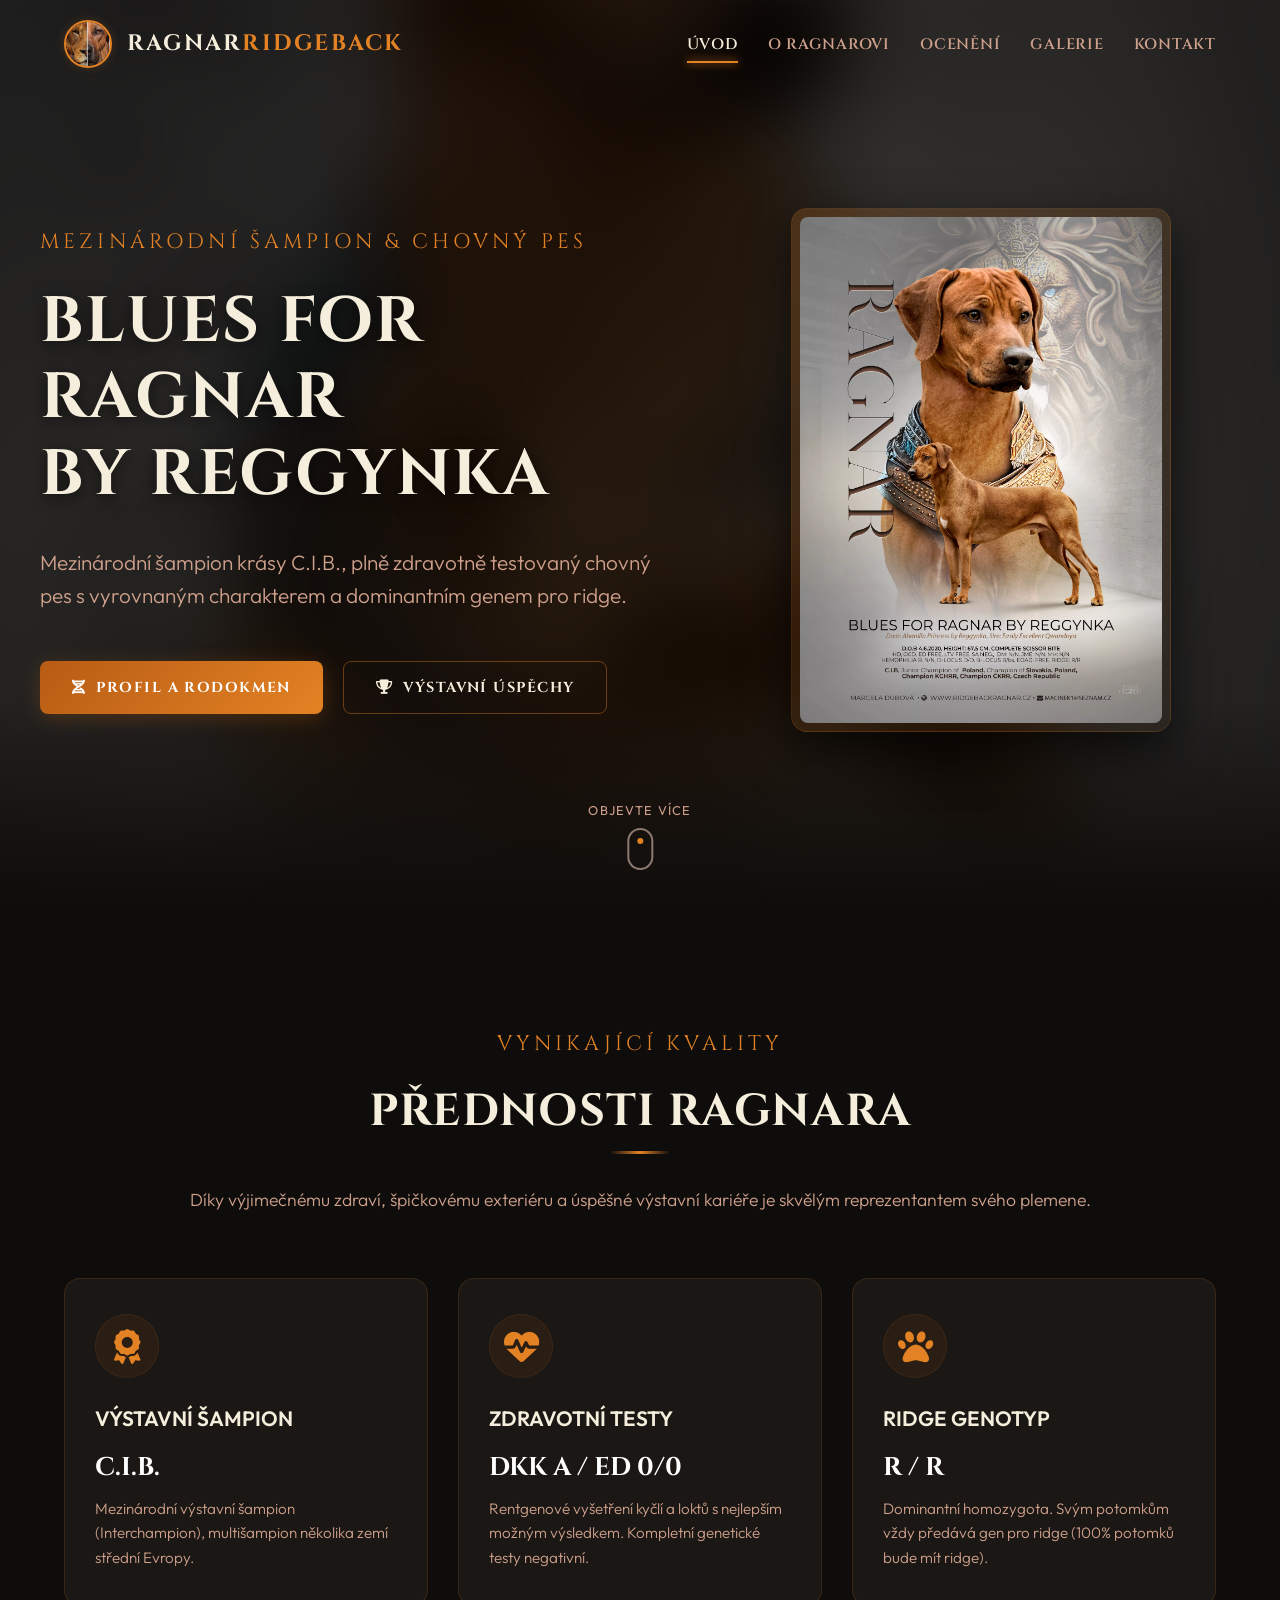
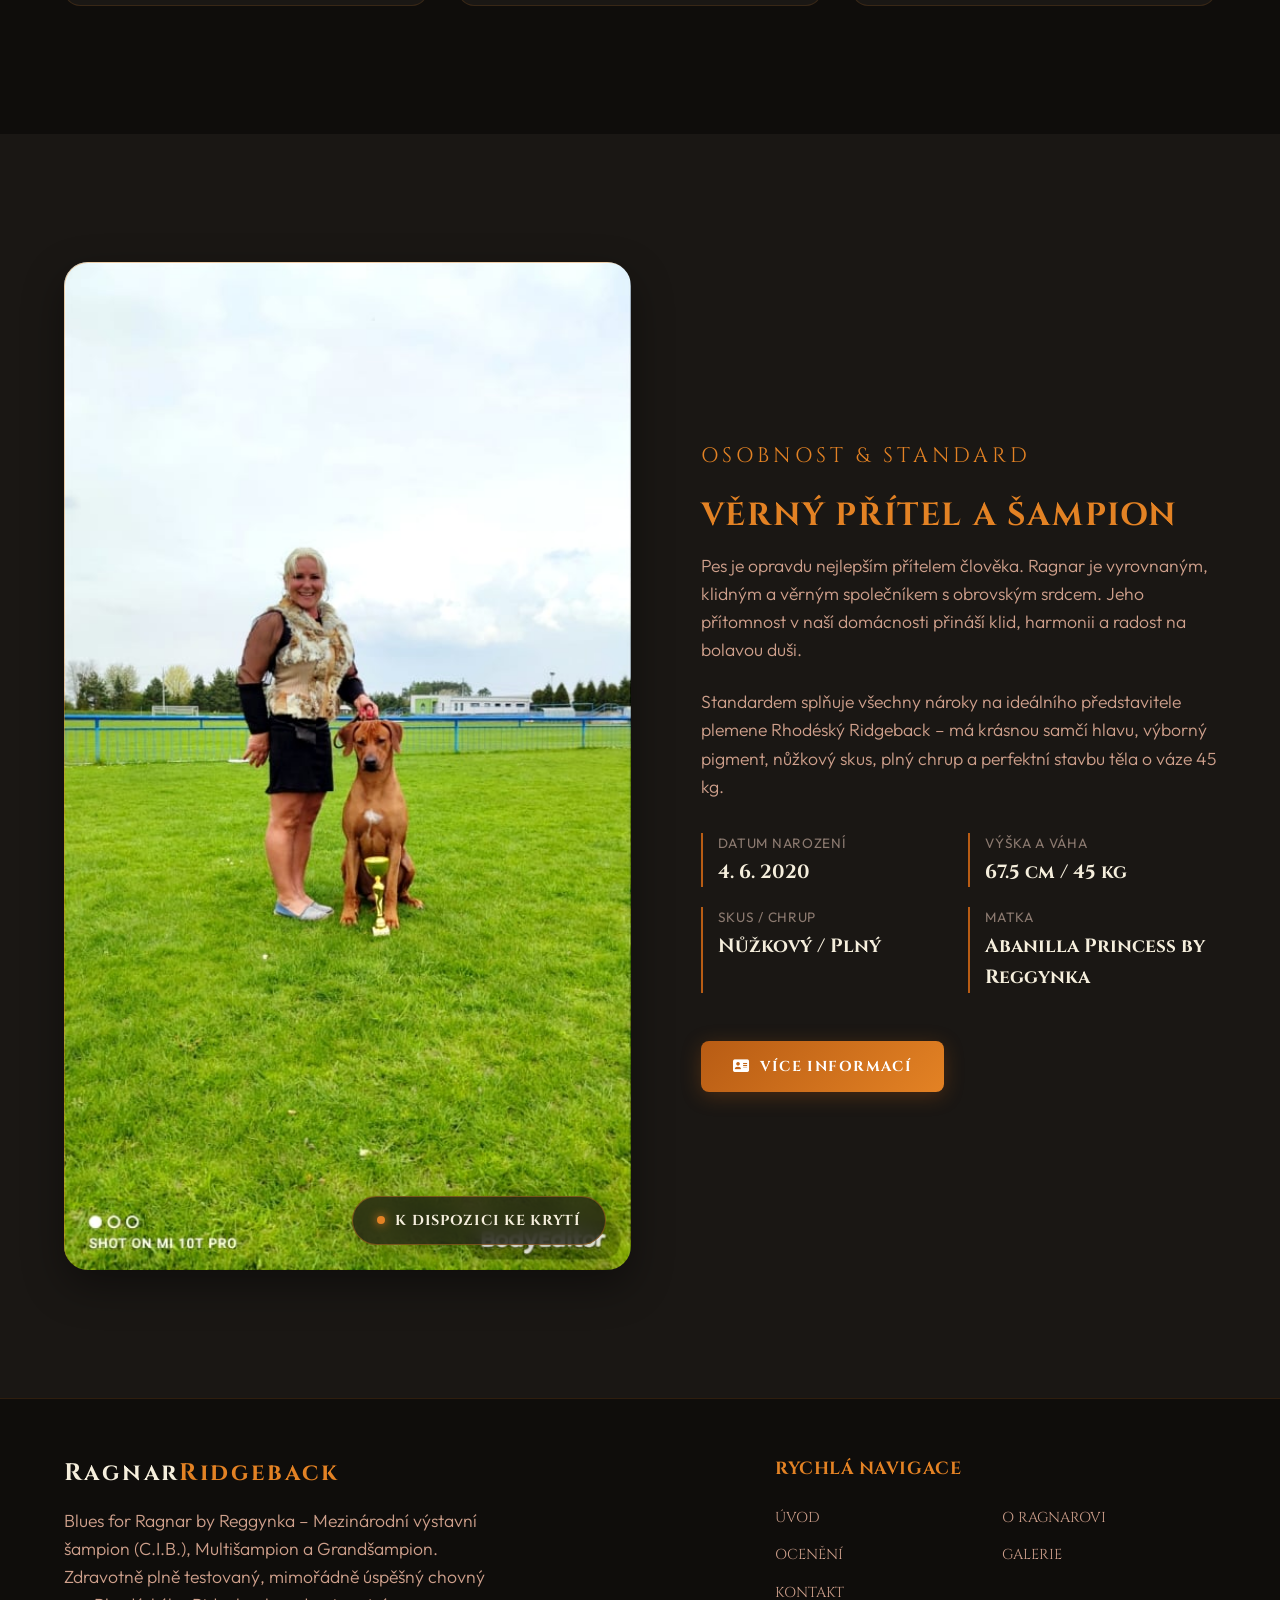
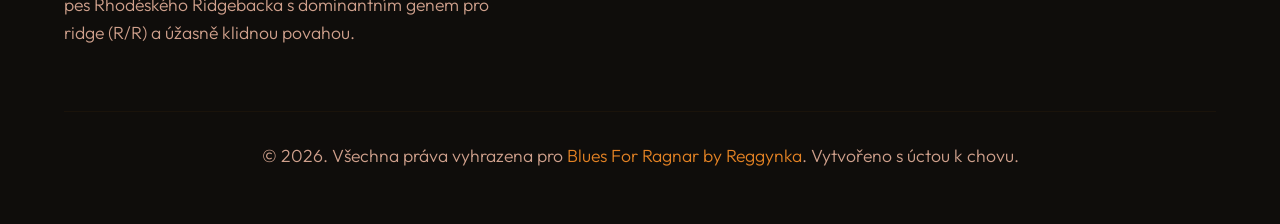
==== index.html @ b195a5da "Rename 'O nás' to 'O Ragnarovi' consistently across all pages" ====
<!DOCTYPE html>
<html lang="cs">
<head>
    <meta charset="utf-8">
    <meta name="viewport" content="width=device-width, initial-scale=1.0">
    <meta name="description" content="Chovný pes Blues for Ragnar by Reggynka - mezinárodní šampion, zdravý a povahově úžasný rhodéský ridgeback (stud dog).">
    <title>Ridgeback Ragnar | Chovný pes Rhodéský Ridgeback</title>
    
    <!-- Google Fonts & FontAwesome -->
    <link rel="stylesheet" href="https://cdnjs.cloudflare.com/ajax/libs/font-awesome/6.4.2/css/all.min.css">
    <link rel="stylesheet" href="css/style.css">
</head>
<body>

    <!-- --- Header Navigation --- -->
    <header>
        <div class="container nav-container">
            <a href="index.html" class="logo">
                <img src="images/292267072_571244367820569_1608026410164852310_n.jpg" alt="Ragnar Headshot" class="logo-img">
                <div class="logo-text">RAGNAR<span>RIDGEBACK</span></div>
            </a>
            
            <button class="hamburger" aria-label="Toggle Navigation">
                <span class="bar"></span>
                <span class="bar"></span>
                <span class="bar"></span>
            </button>
            
            <ul class="nav-menu">
                <li><a href="index.html" class="nav-link active">Úvod</a></li>
                <li><a href="o-nas.html" class="nav-link">O Ragnarovi</a></li>
                <li><a href="oceneni.html" class="nav-link">Ocenění</a></li>
                <li><a href="galerie.html" class="nav-link">Galerie</a></li>
                <li><a href="kontakt.html" class="nav-link">Kontakt</a></li>
            </ul>
        </div>
    </header>

    <!-- --- Hero Section --- -->
    <section class="hero" style="background-image: url('images/ragnar_big.webp');">
        <div class="container hero-container">
            <div class="hero-text-side">
                <span class="hero-subtitle">Mezinárodní šampion & Chovný pes</span>
                <h1 class="hero-title">Blues For Ragnar<br>by Reggynka</h1>
                <p class="hero-description">Mezinárodní šampion krásy C.I.B., plně zdravotně testovaný chovný pes s vyrovnaným charakterem a dominantním genem pro ridge.</p>
                <div class="hero-actions">
                    <a href="o-nas.html" class="btn btn-primary"><i class="fa-solid fa-dna"></i> Profil a Rodokmen</a>
                    <a href="oceneni.html" class="btn btn-secondary"><i class="fa-solid fa-trophy"></i> Výstavní úspěchy</a>
                </div>
            </div>
            
            <div class="hero-poster-side">
                <div class="poster-frame">
                    <img src="images/ragnar_big.webp" id="hero-poster-trigger" alt="Blues For Ragnar - Plakát" class="poster-img">
                </div>
            </div>
        </div>
        
        <div class="scroll-down">
            <span>Objevte více</span>
            <div class="mouse"></div>
        </div>
    </section>

    <!-- --- Quick Highlights --- -->
    <section class="section">
        <div class="container">
            <div class="health-title-container">
                <span class="hero-subtitle">Vynikající kvality</span>
                <h2>Přednosti Ragnara</h2>
                <p>Díky výjimečnému zdraví, špičkovému exteriéru a úspěšné výstavní kariéře je skvělým reprezentantem svého plemene.</p>
            </div>
            
            <div class="specs-grid">
                <div class="spec-card">
                    <div class="spec-icon"><i class="fa-solid fa-award"></i></div>
                    <div class="spec-title">Výstavní šampion</div>
                    <div class="spec-value">C.I.B.</div>
                    <p class="spec-desc">Mezinárodní výstavní šampion (Interchampion), multišampion několika zemí střední Evropy.</p>
                </div>
                
                <div class="spec-card">
                    <div class="spec-icon"><i class="fa-solid fa-heart-pulse"></i></div>
                    <div class="spec-title">Zdravotní testy</div>
                    <div class="spec-value">DKK A / ED 0/0</div>
                    <p class="spec-desc">Rentgenové vyšetření kyčlí a loktů s nejlepším možným výsledkem. Kompletní genetické testy negativní.</p>
                </div>
                
                <div class="spec-card">
                    <div class="spec-icon"><i class="fa-solid fa-paw"></i></div>
                    <div class="spec-title">Ridge genotyp</div>
                    <div class="spec-value">R / R</div>
                    <p class="spec-desc">Dominantní homozygota. Svým potomkům vždy předává gen pro ridge (100% potomků bude mít ridge).</p>
                </div>
            </div>
        </div>
    </section>

    <!-- --- Immersive Profile Preview --- -->
    <section class="section section-alt">
        <div class="container">
            <div class="profile-section">
                <div class="profile-img-wrapper">
                    <img src="images/279505303_3225514637731914_2522914631457641146_n.jpg" alt="Ragnar Stand" class="profile-img">
                    <div class="profile-badge">
                        <div class="badge-dot"></div>
                        <div class="badge-text">K dispozici ke krytí</div>
                    </div>
                </div>
                
                <div class="profile-content">
                    <span class="hero-subtitle">Osobnost & Standard</span>
                    <h3>Věrný přítel a šampion</h3>
                    <p>Pes je opravdu nejlepším přítelem člověka. Ragnar je vyrovnaným, klidným a věrným společníkem s obrovským srdcem. Jeho přítomnost v naší domácnosti přináší klid, harmonii a radost na bolavou duši.</p>
                    <p>Standardem splňuje všechny nároky na ideálního představitele plemene Rhodéský Ridgeback – má krásnou samčí hlavu, výborný pigment, nůžkový skus, plný chrup a perfektní stavbu těla o váze 45 kg.</p>
                    
                    <div class="profile-spec-list">
                        <div class="profile-spec-item">
                            <span class="profile-spec-label">Datum narození</span>
                            <span class="profile-spec-value">4. 6. 2020</span>
                        </div>
                        <div class="profile-spec-item">
                            <span class="profile-spec-label">Výška a Váha</span>
                            <span class="profile-spec-value">67.5 cm / 45 kg</span>
                        </div>
                        <div class="profile-spec-item">
                            <span class="profile-spec-label">Skus / Chrup</span>
                            <span class="profile-spec-value">Nůžkový / Plný</span>
                        </div>
                        <div class="profile-spec-item">
                            <span class="profile-spec-label">Matka</span>
                            <span class="profile-spec-value">Abanilla Princess by Reggynka</span>
                        </div>
                    </div>
                    
                    <a href="o-nas.html" class="btn btn-primary" style="margin-top: 1rem;"><i class="fa-solid fa-address-card"></i> Více informací</a>
                </div>
            </div>
        </div>
    </section>

    <!-- --- Elegant Footer --- -->
    <footer>
        <div class="container footer-grid">
            <div class="footer-info">
                <h4>Ragnar<span>Ridgeback</span></h4>
                <p>Blues for Ragnar by Reggynka – Mezinárodní výstavní šampion (C.I.B.), Multišampion a Grandšampion. Zdravotně plně testovaný, mimořádně úspěšný chovný pes Rhodéského Ridgebacka s dominantním genem pro ridge (R/R) a úžasně klidnou povahou.</p>
            </div>
            <div class="footer-links">
                <h5>Rychlá navigace</h5>
                <ul class="footer-nav">
                    <li><a href="index.html" class="footer-nav-link">Úvod</a></li>
                    <li><a href="o-nas.html" class="footer-nav-link">O Ragnarovi</a></li>
                    <li><a href="oceneni.html" class="footer-nav-link">Ocenění</a></li>
                    <li><a href="galerie.html" class="footer-nav-link">Galerie</a></li>
                    <li><a href="kontakt.html" class="footer-nav-link">Kontakt</a></li>
                </ul>
            </div>
        </div>
        <div class="footer-copyright">
            <p>&copy; 2026. Všechna práva vyhrazena pro <span>Blues For Ragnar by Reggynka</span>. Vytvořeno s úctou k chovu.</p>
        </div>
    </footer>

    <!-- --- Custom Lightbox Modal --- -->
    <div id="lightbox" class="lightbox">
        <button id="lightbox-close" class="lightbox-close" aria-label="Zavřít galerii">&times;</button>
        <button id="lightbox-prev" class="lightbox-arrow prev" aria-label="Předchozí obrázek"><i class="fa-solid fa-chevron-left"></i></button>
        <button id="lightbox-next" class="lightbox-arrow next" aria-label="Další obrázek"><i class="fa-solid fa-chevron-right"></i></button>
        
        <div class="lightbox-content">
            <img id="lightbox-img" class="lightbox-img" src="" alt="Zvětšený náhled">
            <div id="lightbox-caption" class="lightbox-caption"></div>
        </div>
    </div>

    <!-- Scripts -->
    <script src="js/main.js"></script>
</body>
</html>
---- css/style.css ----
/*
 * Ridgeback Ragnar - Premium Modern CSS Design System
 * Palette: Rich Wheaten (Amber), Warm Gold, Charcoal, and Cream
 */

@import url('https://fonts.googleapis.com/css2?family=Cinzel:wght@400;600;700;800&family=Outfit:wght@300;400;500;600;700&display=swap');

:root {
    /* Color System */
    --color-primary: #b85c14;      /* Rich Wheaten / Reddish Amber */
    --color-primary-rgb: 184, 92, 20;
    --color-primary-light: #e38224; /* Warm Gold */
    --color-primary-dark: #823e09;
    --color-bg-dark: #0f0d0b;       /* Premium Dark Espresso Charcoal */
    --color-bg-surface: #1a1714;    /* Warm Deep Brown Surface */
    --color-bg-surface-elevated: #24201c;
    --color-glass: rgba(26, 23, 20, 0.75);
    
    --color-text-primary: #f5eedc;  /* Warm Off-White / Cream */
    --color-text-secondary: #cfa08c;/* Muted Rose Gold / Wheaten Grey */
    --color-text-muted: #8c7a70;
    
    --color-gold-glow: rgba(227, 130, 36, 0.2);
    --border-gold: rgba(227, 130, 36, 0.15);
    --border-gold-bright: rgba(227, 130, 36, 0.4);

    /* Typography */
    --font-header: 'Cinzel', serif;
    --font-body: 'Outfit', sans-serif;
    
    /* Layout & Spacing */
    --container-width: 1200px;
    --border-radius-sm: 8px;
    --border-radius-md: 16px;
    --border-radius-lg: 24px;
    --transition-smooth: all 0.4s cubic-bezier(0.16, 1, 0.3, 1);
    --transition-fast: all 0.2s ease;
    
    --shadow-sm: 0 4px 12px rgba(0, 0, 0, 0.1);
    --shadow-md: 0 8px 30px rgba(0, 0, 0, 0.25);
    --shadow-lg: 0 16px 40px rgba(0, 0, 0, 0.4);
}

/* --- Base Reset --- */
* {
    box-sizing: border-box;
    margin: 0;
    padding: 0;
}

html {
    scroll-behavior: smooth;
    font-size: 16px;
    background-color: var(--color-bg-dark);
}

body {
    font-family: var(--font-body);
    background-color: var(--color-bg-dark);
    color: var(--color-text-primary);
    line-height: 1.6;
    overflow-x: hidden;
    -webkit-font-smoothing: antialiased;
}

img {
    max-width: 100%;
    height: auto;
    display: block;
}

a {
    color: inherit;
    text-decoration: none;
    transition: var(--transition-fast);
}

/* --- Typographical Hierarchy --- */
h1, h2, h3, h4, h5, h6 {
    font-family: var(--font-header);
    font-weight: 700;
    letter-spacing: 0.03em;
    line-height: 1.2;
    color: var(--color-text-primary);
}

h1 {
    font-size: clamp(2.5rem, 5vw, 4.5rem);
    text-transform: uppercase;
}

h2 {
    font-size: clamp(2rem, 3.5vw, 3rem);
    text-transform: uppercase;
    position: relative;
    padding-bottom: 15px;
    margin-bottom: 2rem;
}

h2::after {
    content: '';
    position: absolute;
    bottom: 0;
    left: 50%;
    transform: translateX(-50%);
    width: 60px;
    height: 3px;
    background: linear-gradient(90deg, transparent, var(--color-primary-light), transparent);
}

h2.align-left::after {
    left: 0;
    transform: none;
}

h3 {
    font-size: clamp(1.4rem, 2.5vw, 2rem);
    margin-bottom: 1rem;
}

p {
    font-weight: 300;
    color: var(--color-text-secondary);
    margin-bottom: 1.5rem;
    font-size: 1.1rem;
}

/* --- Layout Utilities --- */
.container {
    width: 90%;
    max-width: var(--container-width);
    margin: 0 auto;
}

.section {
    padding: clamp(4rem, 10vw, 8rem) 0;
    position: relative;
}

.section-alt {
    background-color: var(--color-bg-surface);
}

/* --- Custom Scrollbar --- */
::-webkit-scrollbar {
    width: 10px;
}

::-webkit-scrollbar-track {
    background: var(--color-bg-dark);
}

::-webkit-scrollbar-thumb {
    background: var(--color-bg-surface-elevated);
    border: 2px solid var(--color-bg-dark);
    border-radius: 5px;
}

::-webkit-scrollbar-thumb:hover {
    background: var(--color-primary);
}

/* --- Global Components --- */

/* Glassmorphic Navbar */
header {
    position: fixed;
    top: 0;
    left: 0;
    width: 100%;
    z-index: 1000;
    background: transparent;
    transition: var(--transition-smooth);
    border-bottom: 1px solid transparent;
}

header.scrolled {
    background: var(--color-glass);
    backdrop-filter: blur(15px);
    -webkit-backdrop-filter: blur(15px);
    border-bottom: 1px solid var(--border-gold);
    box-shadow: var(--shadow-md);
    padding: 10px 0;
}

.nav-container {
    display: flex;
    justify-content: space-between;
    align-items: center;
    padding: 20px 0;
    transition: var(--transition-smooth);
}

header.scrolled .nav-container {
    padding: 10px 0;
}

.logo {
    display: flex;
    align-items: center;
    gap: 15px;
}

.logo-img {
    width: 48px;
    height: 48px;
    border-radius: 50%;
    object-fit: cover;
    border: 2px solid var(--color-primary-light);
    box-shadow: 0 0 10px var(--color-gold-glow);
}

.logo-text {
    font-family: var(--font-header);
    font-weight: 700;
    font-size: 1.4rem;
    letter-spacing: 0.1em;
    color: var(--color-text-primary);
}

.logo-text span {
    color: var(--color-primary-light);
}

.nav-menu {
    display: flex;
    list-style: none;
    gap: 30px;
}

.nav-link {
    font-family: var(--font-header);
    font-size: 0.95rem;
    font-weight: 600;
    letter-spacing: 0.05em;
    text-transform: uppercase;
    position: relative;
    padding: 8px 0;
    color: var(--color-text-secondary);
}

.nav-link::after {
    content: '';
    position: absolute;
    bottom: 0;
    left: 0;
    width: 0;
    height: 2px;
    background-color: var(--color-primary-light);
    transition: var(--transition-smooth);
    box-shadow: 0 0 8px var(--color-primary-light);
}

.nav-link:hover, .nav-link.active {
    color: var(--color-text-primary);
}

.nav-link:hover::after, .nav-link.active::after {
    width: 100%;
}

/* Mobile Hamburger Menu */
.hamburger {
    display: none;
    cursor: pointer;
    background: none;
    border: none;
    outline: none;
    padding: 5px;
}

.hamburger .bar {
    display: block;
    width: 25px;
    height: 2px;
    margin: 5px 0;
    background-color: var(--color-text-primary);
    transition: var(--transition-smooth);
    border-radius: 2px;
}

/* Premium Button Styling */
.btn {
    display: inline-flex;
    align-items: center;
    justify-content: center;
    padding: 14px 32px;
    font-family: var(--font-header);
    font-size: 0.9rem;
    font-weight: 700;
    letter-spacing: 0.1em;
    text-transform: uppercase;
    border-radius: var(--border-radius-sm);
    transition: var(--transition-smooth);
    cursor: pointer;
    gap: 10px;
}

.btn-primary {
    background: linear-gradient(135deg, var(--color-primary), var(--color-primary-light));
    color: #fff;
    border: none;
    box-shadow: 0 4px 20px rgba(184, 92, 20, 0.3);
}

.btn-primary:hover {
    transform: translateY(-3px);
    box-shadow: 0 8px 30px rgba(227, 130, 36, 0.5);
    background: linear-gradient(135deg, var(--color-primary-light), var(--color-primary));
}

.btn-secondary {
    background: transparent;
    color: var(--color-text-primary);
    border: 1px solid var(--border-gold-bright);
}

.btn-secondary:hover {
    background: rgba(227, 130, 36, 0.1);
    color: #fff;
    transform: translateY(-3px);
    box-shadow: 0 8px 25px var(--color-gold-glow);
}

/* --- Hero Showcase --- */
.hero {
    min-height: 100vh;
    display: flex;
    align-items: center;
    justify-content: center;
    position: relative;
    padding: 140px 0 100px 0;
    overflow: hidden;
    background-color: #0f0d0b;
}

/* Blur Background Ambient Glow */
.hero::before {
    content: '';
    position: absolute;
    top: -10%;
    left: -10%;
    width: 120%;
    height: 120%;
    background-image: inherit; /* Inherits images/ragnar_big.webp from index.html inline style */
    background-size: cover;
    background-position: center;
    filter: blur(40px) brightness(0.2);
    z-index: 1;
    pointer-events: none;
}

/* Ambient bottom fade */
.hero::after {
    content: '';
    position: absolute;
    bottom: 0;
    left: 0;
    width: 100%;
    height: 200px;
    background: linear-gradient(to bottom, rgba(15, 13, 11, 0) 0%, #0f0d0b 100%);
    z-index: 1;
    pointer-events: none;
}

.hero-container {
    display: grid;
    grid-template-columns: 1.2fr 1fr;
    gap: 60px;
    align-items: center;
    position: relative;
    z-index: 2;
    width: 100%;
}

.hero-text-side {
    text-align: left;
    animation: fadeInLeft 1s cubic-bezier(0.16, 1, 0.3, 1) both;
}

.hero-poster-side {
    display: flex;
    justify-content: center;
    align-items: center;
    animation: fadeInRight 1s cubic-bezier(0.16, 1, 0.3, 1) both;
}

.poster-frame {
    position: relative;
    border-radius: var(--border-radius-md);
    padding: 8px;
    background: linear-gradient(135deg, rgba(227, 130, 36, 0.2) 0%, rgba(184, 92, 20, 0.05) 100%);
    border: 1px solid var(--border-gold);
    box-shadow: 0 20px 50px rgba(0, 0, 0, 0.7);
    transition: var(--transition-smooth);
    max-width: 380px;
    width: 100%;
    cursor: zoom-in;
}

.poster-frame:hover {
    transform: translateY(-8px) rotate(1deg);
    box-shadow: 0 30px 60px rgba(227, 130, 36, 0.25);
    background: linear-gradient(135deg, rgba(227, 130, 36, 0.4) 0%, rgba(184, 92, 20, 0.1) 100%);
}

.poster-img {
    width: 100%;
    height: auto;
    border-radius: var(--border-radius-sm);
    display: block;
}

.hero-subtitle {
    font-family: var(--font-header);
    font-size: clamp(1rem, 2vw, 1.3rem);
    letter-spacing: 0.2em;
    color: var(--color-primary-light);
    margin-bottom: 1.5rem;
    text-transform: uppercase;
    display: block;
}

.hero-title {
    margin-bottom: 2rem;
    text-shadow: 0 4px 15px rgba(0, 0, 0, 0.6);
}

.hero-description {
    font-size: clamp(1.1rem, 2vw, 1.3rem);
    color: var(--color-text-secondary);
    max-width: 700px;
    margin-bottom: 3rem;
}

.hero-actions {
    display: flex;
    gap: 20px;
    justify-content: flex-start;
    flex-wrap: wrap;
}

/* Scroll Indicator */
.scroll-down {
    position: absolute;
    bottom: 30px;
    left: 50%;
    transform: translateX(-50%);
    z-index: 2;
    display: flex;
    flex-direction: column;
    align-items: center;
    gap: 8px;
    font-size: 0.8rem;
    letter-spacing: 0.1em;
    text-transform: uppercase;
    color: var(--color-text-secondary);
}

.mouse {
    width: 26px;
    height: 42px;
    border: 2px solid var(--color-text-muted);
    border-radius: 15px;
    position: relative;
}

.mouse::after {
    content: '';
    position: absolute;
    top: 8px;
    left: 50%;
    transform: translateX(-50%);
    width: 6px;
    height: 6px;
    background-color: var(--color-primary-light);
    border-radius: 50%;
    animation: scrollMouse 1.8s infinite;
}

/* --- Specification / Card Grids --- */
.specs-grid {
    display: grid;
    grid-template-columns: repeat(auto-fit, minmax(280px, 1fr));
    gap: 30px;
    margin-top: 3rem;
}

.spec-card {
    background-color: var(--color-bg-surface);
    border: 1px solid var(--border-gold);
    border-radius: var(--border-radius-md);
    padding: 35px 30px;
    transition: var(--transition-smooth);
    position: relative;
    overflow: hidden;
}

.spec-card::before {
    content: '';
    position: absolute;
    top: 0;
    left: 0;
    width: 100%;
    height: 4px;
    background: linear-gradient(90deg, var(--color-primary), var(--color-primary-light));
    opacity: 0;
    transition: var(--transition-smooth);
}

.spec-card:hover {
    transform: translateY(-5px);
    border-color: var(--border-gold-bright);
    box-shadow: var(--shadow-md), 0 0 20px var(--color-gold-glow);
}

.spec-card:hover::before {
    opacity: 1;
}

.spec-icon {
    font-size: 2.2rem;
    color: var(--color-primary-light);
    margin-bottom: 1.5rem;
    display: flex;
    align-items: center;
    justify-content: center;
    width: 64px;
    height: 64px;
    background: rgba(184, 92, 20, 0.1);
    border-radius: 50%;
    border: 1px solid rgba(227, 130, 36, 0.1);
}

.spec-title {
    font-size: 1.3rem;
    margin-bottom: 0.8rem;
    text-transform: uppercase;
    font-weight: 600;
}

.spec-value {
    font-size: 1.6rem;
    color: #fff;
    font-weight: 700;
    font-family: var(--font-header);
    margin-bottom: 0.5rem;
}

.spec-desc {
    font-size: 0.95rem;
    color: var(--color-text-secondary);
    margin-bottom: 0;
}

/* --- Profile Section --- */
.profile-section {
    display: grid;
    grid-template-columns: 1.1fr 1fr;
    gap: 70px;
    align-items: center;
}

.profile-img-wrapper {
    position: relative;
    border-radius: var(--border-radius-lg);
    overflow: hidden;
    box-shadow: var(--shadow-lg);
}

.profile-img-wrapper::after {
    content: '';
    position: absolute;
    top: 0;
    left: 0;
    width: 100%;
    height: 100%;
    border: 1px solid var(--border-gold-bright);
    border-radius: var(--border-radius-lg);
    pointer-events: none;
}

.profile-img {
    width: 100%;
    height: auto;
    object-fit: cover;
    transition: var(--transition-smooth);
}

.profile-img-wrapper:hover .profile-img {
    transform: scale(1.03);
}

.profile-badge {
    position: absolute;
    bottom: 25px;
    right: 25px;
    background: var(--color-glass);
    backdrop-filter: blur(10px);
    -webkit-backdrop-filter: blur(10px);
    border: 1px solid var(--border-gold-bright);
    padding: 12px 24px;
    border-radius: 50px;
    display: flex;
    align-items: center;
    gap: 10px;
    box-shadow: var(--shadow-md);
}

.badge-dot {
    width: 8px;
    height: 8px;
    background-color: var(--color-primary-light);
    border-radius: 50%;
    box-shadow: 0 0 10px var(--color-primary-light);
}

.badge-text {
    font-family: var(--font-header);
    font-weight: 700;
    font-size: 0.9rem;
    letter-spacing: 0.05em;
    text-transform: uppercase;
}

.profile-content h3 {
    color: var(--color-primary-light);
    letter-spacing: 0.05em;
    text-transform: uppercase;
}

.profile-spec-list {
    margin: 2rem 0;
    display: grid;
    grid-template-columns: 1fr 1fr;
    gap: 20px;
}

.profile-spec-item {
    display: flex;
    flex-direction: column;
    border-left: 2px solid var(--color-primary);
    padding-left: 15px;
}

.profile-spec-label {
    font-size: 0.85rem;
    text-transform: uppercase;
    letter-spacing: 0.05em;
    color: var(--color-text-muted);
}

.profile-spec-value {
    font-family: var(--font-header);
    font-size: 1.2rem;
    font-weight: 700;
    color: var(--color-text-primary);
    margin-top: 2px;
}

/* --- Health Indicators (Grid Cards with Progress) --- */
.health-title-container {
    text-align: center;
    margin-bottom: 4rem;
}

.health-grid {
    display: grid;
    grid-template-columns: repeat(auto-fit, minmax(220px, 1fr));
    gap: 20px;
}

.health-card {
    background-color: var(--color-bg-surface);
    border: 1px solid rgba(227, 130, 36, 0.1);
    border-radius: var(--border-radius-md);
    padding: 25px;
    text-align: center;
    transition: var(--transition-smooth);
}

.health-card:hover {
    border-color: var(--border-gold-bright);
    background-color: var(--color-bg-surface-elevated);
    transform: translateY(-3px);
    box-shadow: var(--shadow-sm);
}

.health-status {
    width: 48px;
    height: 48px;
    border-radius: 50%;
    background-color: rgba(46, 204, 113, 0.1);
    border: 1px solid rgba(46, 204, 113, 0.3);
    color: #2ecc71;
    display: inline-flex;
    align-items: center;
    justify-content: center;
    font-size: 1.2rem;
    margin-bottom: 1.2rem;
}

.health-name {
    font-family: var(--font-header);
    font-size: 1.1rem;
    font-weight: 700;
    margin-bottom: 0.4rem;
}

.health-result {
    font-size: 1.3rem;
    color: #fff;
    font-weight: 700;
}

.health-result.highlight {
    color: var(--color-primary-light);
    text-shadow: 0 0 10px var(--color-gold-glow);
}

/* --- Show Achievements / Trophies --- */
.awards-summary {
    display: grid;
    grid-template-columns: 1fr 1fr;
    gap: 50px;
    margin-top: 4rem;
}

.awards-column-title {
    font-family: var(--font-header);
    font-size: 1.5rem;
    color: var(--color-primary-light);
    margin-bottom: 2rem;
    border-bottom: 1px solid var(--border-gold);
    padding-bottom: 10px;
    text-transform: uppercase;
}

.awards-list {
    display: flex;
    flex-direction: column;
    gap: 15px;
}

.award-item {
    background: var(--color-bg-surface);
    border-radius: var(--border-radius-sm);
    padding: 15px 20px;
    border-left: 3px solid var(--color-primary-light);
    display: flex;
    justify-content: space-between;
    align-items: center;
    transition: var(--transition-fast);
}

.award-item:hover {
    background: var(--color-bg-surface-elevated);
    transform: translateX(5px);
}

.award-title {
    font-family: var(--font-header);
    font-weight: 600;
    font-size: 1.05rem;
}

.award-qty {
    background: var(--color-primary);
    color: #fff;
    padding: 3px 12px;
    border-radius: 50px;
    font-weight: 700;
    font-size: 0.85rem;
}

.awards-intro-text {
    max-width: 800px;
    margin: 0 auto 3rem auto;
    text-align: center;
    font-size: 1.2rem;
}

/* --- Responsive Interactive Gallery --- */
.gallery-filter {
    display: flex;
    justify-content: center;
    gap: 15px;
    margin-bottom: 3rem;
    flex-wrap: wrap;
}

.filter-btn {
    background: var(--color-bg-surface);
    border: 1px solid var(--border-gold);
    color: var(--color-text-secondary);
    padding: 10px 24px;
    font-family: var(--font-header);
    font-size: 0.85rem;
    font-weight: 700;
    text-transform: uppercase;
    letter-spacing: 0.05em;
    border-radius: 50px;
    cursor: pointer;
    transition: var(--transition-fast);
}

.filter-btn:hover, .filter-btn.active {
    background: var(--color-primary-light);
    border-color: var(--color-primary-light);
    color: #fff;
    box-shadow: 0 0 15px var(--color-gold-glow);
}

/* Masonry Grid Layout */
.gallery-grid {
    display: grid;
    grid-template-columns: repeat(auto-fill, minmax(280px, 1fr));
    grid-auto-rows: 280px;
    gap: 20px;
}

/* Variable sizes for custom staggered grid look */
.gallery-item {
    position: relative;
    border-radius: var(--border-radius-md);
    overflow: hidden;
    cursor: pointer;
    box-shadow: var(--shadow-sm);
    transition: var(--transition-smooth);
    border: 1px solid rgba(227, 130, 36, 0.05);
}

.gallery-item.tall {
    grid-row: span 2;
}

.gallery-item.wide {
    grid-column: span 2;
}

.gallery-img {
    width: 100%;
    height: 100%;
    object-fit: cover;
    transition: var(--transition-smooth);
}

.gallery-item:hover {
    transform: translateY(-5px);
    box-shadow: 0 10px 25px rgba(227, 130, 36, 0.35);
    border-color: var(--color-primary-light);
}

.gallery-item:hover .gallery-img {
    transform: scale(1.05);
}

/* Custom Modal Lightbox */
.lightbox {
    position: fixed;
    top: 0;
    left: 0;
    width: 100%;
    height: 100%;
    background-color: rgba(15, 13, 11, 0.98);
    z-index: 2000;
    display: none;
    align-items: center;
    justify-content: center;
    opacity: 0;
    transition: var(--transition-smooth);
}

.lightbox.active {
    display: flex;
    opacity: 1;
}

.lightbox-content {
    position: relative;
    max-width: 90%;
    max-height: 85%;
    display: flex;
    flex-direction: column;
    align-items: center;
    justify-content: center;
}

.lightbox-img {
    max-width: 100%;
    max-height: 80vh;
    object-fit: contain;
    border-radius: var(--border-radius-sm);
    box-shadow: var(--shadow-lg);
    border: 1px solid var(--border-gold);
    transform: scale(0.9);
    transition: var(--transition-smooth);
}

.lightbox.active .lightbox-img {
    transform: scale(1);
}

.lightbox-caption {
    display: none; /* Photos do not need descriptions */
}

.lightbox-close {
    position: absolute;
    top: 30px;
    right: 30px;
    background: none;
    border: none;
    color: #fff;
    font-size: 2rem;
    cursor: pointer;
    transition: var(--transition-fast);
    z-index: 2100;
}

.lightbox-close:hover {
    color: var(--color-primary-light);
    transform: rotate(90deg);
}

.lightbox-arrow {
    position: absolute;
    top: 50%;
    transform: translateY(-50%);
    background: rgba(26, 23, 20, 0.5);
    border: 1px solid var(--border-gold);
    color: #fff;
    width: 60px;
    height: 60px;
    border-radius: 50%;
    font-size: 1.5rem;
    cursor: pointer;
    display: flex;
    align-items: center;
    justify-content: center;
    transition: var(--transition-fast);
    z-index: 2100;
}

.lightbox-arrow:hover {
    background: var(--color-primary-light);
    border-color: var(--color-primary-light);
    box-shadow: 0 0 15px var(--color-gold-glow);
}

.lightbox-arrow.prev {
    left: 40px;
}

.lightbox-arrow.next {
    right: 40px;
}

/* --- Contact Page Specific Styles --- */
.contact-grid {
    display: grid;
    grid-template-columns: 1fr 1.3fr;
    gap: 60px;
}

.contact-info-card {
    background-color: var(--color-bg-surface);
    border: 1px solid var(--border-gold);
    border-radius: var(--border-radius-lg);
    padding: 50px 40px;
    box-shadow: var(--shadow-md);
}

.contact-method {
    display: flex;
    align-items: flex-start;
    gap: 20px;
    margin-bottom: 2.5rem;
}

.contact-method:last-child {
    margin-bottom: 0;
}

.contact-icon {
    font-size: 1.5rem;
    color: var(--color-primary-light);
    width: 50px;
    height: 50px;
    background: rgba(184, 92, 20, 0.1);
    border-radius: 50%;
    display: flex;
    align-items: center;
    justify-content: center;
    flex-shrink: 0;
    border: 1px solid rgba(227, 130, 36, 0.1);
}

.contact-method-title {
    font-family: var(--font-header);
    font-size: 1.1rem;
    font-weight: 700;
    margin-bottom: 5px;
    text-transform: uppercase;
}

.contact-method-value {
    color: var(--color-text-secondary);
    font-size: 1.1rem;
}

.contact-form-wrapper {
    background-color: var(--color-bg-surface);
    border: 1px solid var(--border-gold);
    border-radius: var(--border-radius-lg);
    padding: 50px 40px;
    box-shadow: var(--shadow-md);
}

.form-group {
    margin-bottom: 1.5rem;
}

.form-label {
    display: block;
    font-family: var(--font-header);
    font-size: 0.85rem;
    font-weight: 700;
    letter-spacing: 0.05em;
    text-transform: uppercase;
    color: var(--color-text-secondary);
    margin-bottom: 8px;
}

.form-control {
    width: 100%;
    background-color: var(--color-bg-dark);
    border: 1px solid var(--border-gold);
    border-radius: var(--border-radius-sm);
    padding: 14px 20px;
    color: var(--color-text-primary);
    font-family: var(--font-body);
    font-size: 1rem;
    transition: var(--transition-fast);
}

.form-control:focus {
    outline: none;
    border-color: var(--color-primary-light);
    box-shadow: 0 0 10px var(--color-gold-glow);
}

textarea.form-control {
    resize: none;
    min-height: 150px;
}

/* --- Elegant Footer --- */
footer {
    background-color: var(--color-bg-dark);
    border-top: 1px solid var(--border-gold);
    padding: 60px 0 30px 0;
}

.footer-grid {
    display: grid;
    grid-template-columns: 1.5fr 1fr;
    gap: 50px;
    padding-bottom: 40px;
    border-bottom: 1px solid rgba(227, 130, 36, 0.05);
}

.footer-info h4 {
    font-size: 1.5rem;
    margin-bottom: 1.2rem;
    letter-spacing: 0.1em;
}

.footer-info h4 span {
    color: var(--color-primary-light);
}

.footer-info p {
    max-width: 450px;
}

.footer-links h5 {
    font-size: 1.1rem;
    text-transform: uppercase;
    color: var(--color-primary-light);
    margin-bottom: 1.5rem;
}

.footer-nav {
    display: grid;
    grid-template-columns: 1fr 1fr;
    gap: 12px;
    list-style: none;
}

.footer-nav-link {
    color: var(--color-text-secondary);
    font-family: var(--font-header);
    font-size: 0.9rem;
    text-transform: uppercase;
    display: inline-block;
}

.footer-nav-link:hover {
    color: var(--color-primary-light);
    transform: translateX(5px);
}

.footer-copyright {
    text-align: center;
    padding-top: 30px;
    font-size: 0.9rem;
    color: var(--color-text-muted);
}

.footer-copyright span {
    color: var(--color-primary-light);
}

/* --- CSS Animations --- */
@keyframes fadeInUp {
    from {
        opacity: 0;
        transform: translateY(30px);
    }
    to {
        opacity: 1;
        transform: translateY(0);
    }
}

@keyframes scrollMouse {
    0% {
        opacity: 1;
        top: 8px;
    }
    50% {
        opacity: 0.3;
        top: 24px;
    }
    100% {
        opacity: 1;
        top: 8px;
    }
}

@keyframes fadeInLeft {
    from {
        opacity: 0;
        transform: translateX(-40px);
    }
    to {
        opacity: 1;
        transform: translateX(0);
    }
}

@keyframes fadeInRight {
    from {
        opacity: 0;
        transform: translateX(40px);
    }
    to {
        opacity: 1;
        transform: translateX(0);
    }
}

/* --- Responsive Adjustments --- */
@media (max-width: 991px) {
    .hero {
        padding-top: 140px;
        padding-bottom: 80px;
    }
    
    .hero-container {
        grid-template-columns: 1fr;
        gap: 40px;
        text-align: center;
    }
    
    .hero-text-side {
        text-align: center;
    }
    
    .hero-actions {
        justify-content: center;
    }
    
    .poster-frame {
        max-width: 300px;
    }

    .profile-section {
        grid-template-columns: 1fr;
        gap: 40px;
    }
    
    .contact-grid {
        grid-template-columns: 1fr;
        gap: 40px;
    }
    
    .awards-summary {
        grid-template-columns: 1fr;
        gap: 40px;
    }
}

@media (max-width: 768px) {
    .hamburger {
        display: block;
    }
    
    .hamburger.active .bar:nth-child(1) {
        transform: translateY(7px) rotate(45deg);
    }
    
    .hamburger.active .bar:nth-child(2) {
        opacity: 0;
    }
    
    .hamburger.active .bar:nth-child(3) {
        transform: translateY(-7px) rotate(-45deg);
    }
    
    .nav-menu {
        position: fixed;
        left: -100%;
        top: 0;
        width: 80%;
        max-width: 320px;
        height: 100vh;
        background-color: var(--color-bg-dark);
        border-right: 1px solid var(--border-gold);
        flex-direction: column;
        padding: 100px 40px;
        transition: var(--transition-smooth);
        box-shadow: var(--shadow-lg);
        z-index: 999;
    }
    
    .nav-menu.active {
        left: 0;
    }
    
    .nav-menu li {
        width: 100%;
    }
    
    .nav-link {
        font-size: 1.1rem;
        display: block;
        padding: 15px 0;
    }
    
    .lightbox-arrow {
        width: 48px;
        height: 48px;
        font-size: 1.2rem;
    }
    
    .lightbox-arrow.prev {
        left: 15px;
    }
    
    .lightbox-arrow.next {
        right: 15px;
    }
    
    .footer-grid {
        grid-template-columns: 1fr;
        gap: 30px;
    }
    
    .profile-spec-list {
        grid-template-columns: 1fr;
    }
}
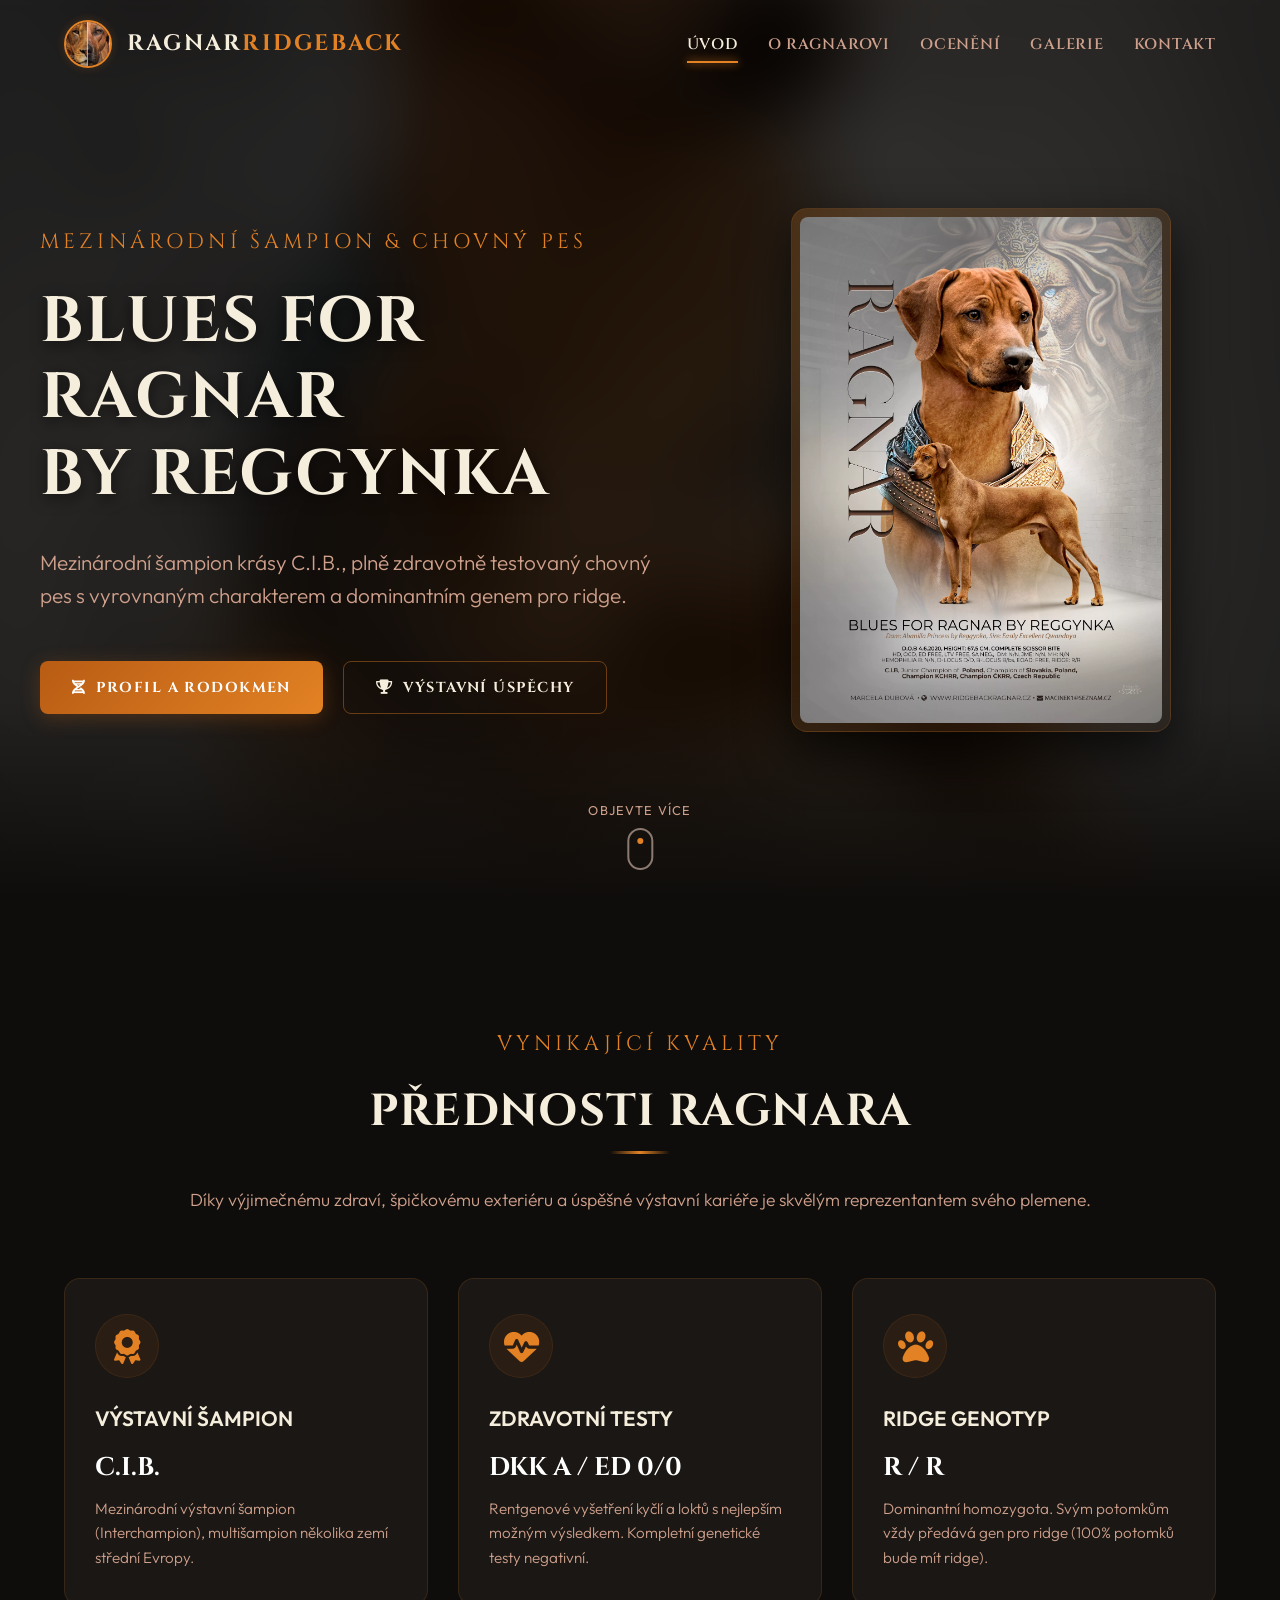
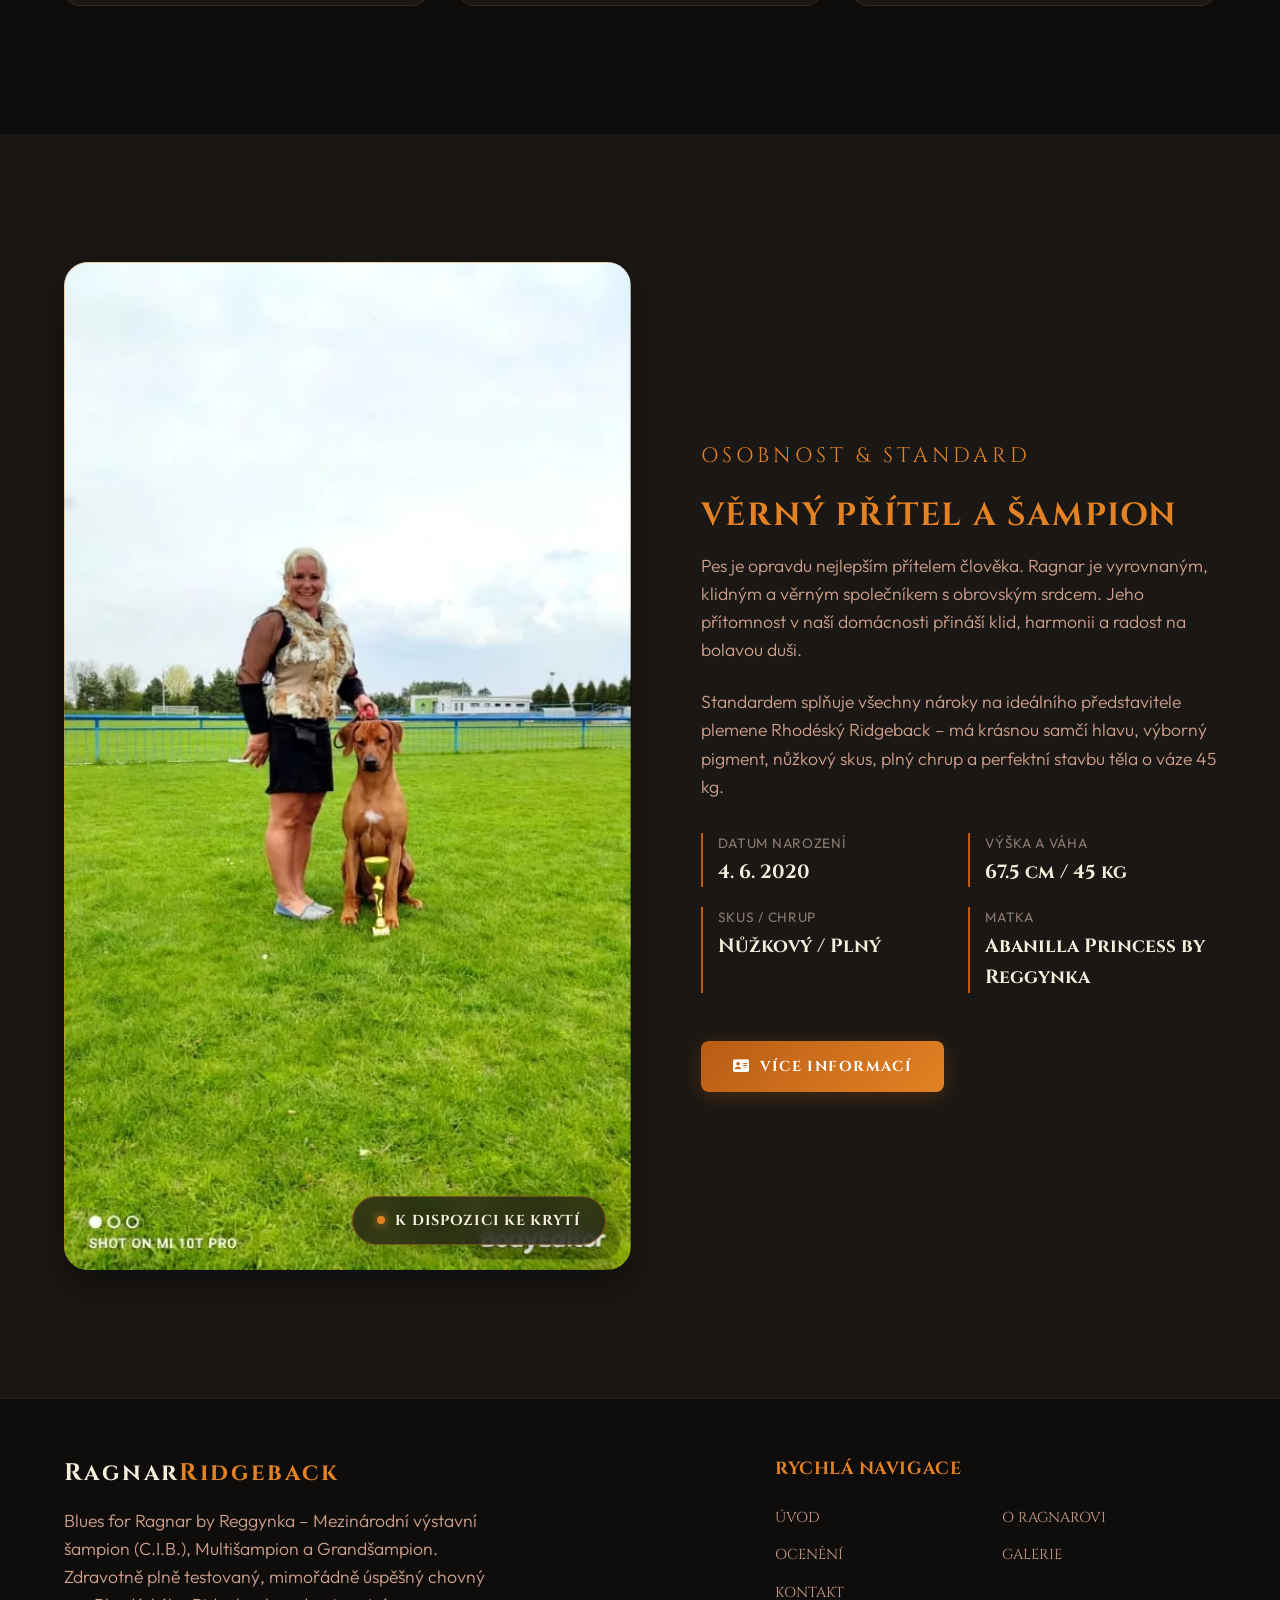
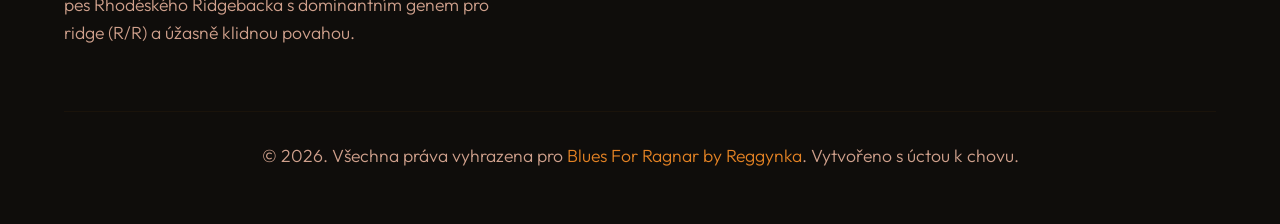
==== commit 7028172d: "Migrate all image references from JPG to high-res WebP, and remove original JPGs to fully optimize s" ====
--- a/index.html
+++ b/index.html
@@ -16,7 +16,7 @@
     <header>
         <div class="container nav-container">
             <a href="index.html" class="logo">
-                <img src="images/292267072_571244367820569_1608026410164852310_n.jpg" alt="Ragnar Headshot" class="logo-img">
+                <img src="images/292267072_571244367820569_1608026410164852310_n.webp" alt="Ragnar Headshot" class="logo-img">
                 <div class="logo-text">RAGNAR<span>RIDGEBACK</span></div>
             </a>
             
@@ -51,7 +51,7 @@
             
             <div class="hero-poster-side">
                 <div class="poster-frame">
-                    <img src="images/ragnar_big.webp" id="hero-poster-trigger" alt="Blues For Ragnar - Plakát" class="poster-img">
+                    <img src="images/ragnar_big.webp" alt="Blues For Ragnar - Plakát" class="poster-img">
                 </div>
             </div>
         </div>
@@ -101,7 +101,7 @@
         <div class="container">
             <div class="profile-section">
                 <div class="profile-img-wrapper">
-                    <img src="images/279505303_3225514637731914_2522914631457641146_n.jpg" alt="Ragnar Stand" class="profile-img">
+                    <img src="images/279505303_3225514637731914_2522914631457641146_n.webp" alt="Ragnar Stand" class="profile-img">
                     <div class="profile-badge">
                         <div class="badge-dot"></div>
                         <div class="badge-text">K dispozici ke krytí</div>
@@ -162,18 +162,6 @@
         </div>
     </footer>
 
-    <!-- --- Custom Lightbox Modal --- -->
-    <div id="lightbox" class="lightbox">
-        <button id="lightbox-close" class="lightbox-close" aria-label="Zavřít galerii">&times;</button>
-        <button id="lightbox-prev" class="lightbox-arrow prev" aria-label="Předchozí obrázek"><i class="fa-solid fa-chevron-left"></i></button>
-        <button id="lightbox-next" class="lightbox-arrow next" aria-label="Další obrázek"><i class="fa-solid fa-chevron-right"></i></button>
-        
-        <div class="lightbox-content">
-            <img id="lightbox-img" class="lightbox-img" src="" alt="Zvětšený náhled">
-            <div id="lightbox-caption" class="lightbox-caption"></div>
-        </div>
-    </div>
-
     <!-- Scripts -->
     <script src="js/main.js"></script>
 </body>
--- a/css/style.css
+++ b/css/style.css
@@ -395,7 +395,6 @@
     transition: var(--transition-smooth);
     max-width: 380px;
     width: 100%;
-    cursor: zoom-in;
 }
 
 .poster-frame:hover {
@@ -584,6 +583,7 @@
     width: 100%;
     height: auto;
     object-fit: cover;
+    object-position: center 15%;
     transition: var(--transition-smooth);
 }
 
@@ -842,6 +842,7 @@
     width: 100%;
     height: 100%;
     object-fit: cover;
+    object-position: center 15%;
     transition: var(--transition-smooth);
 }
 
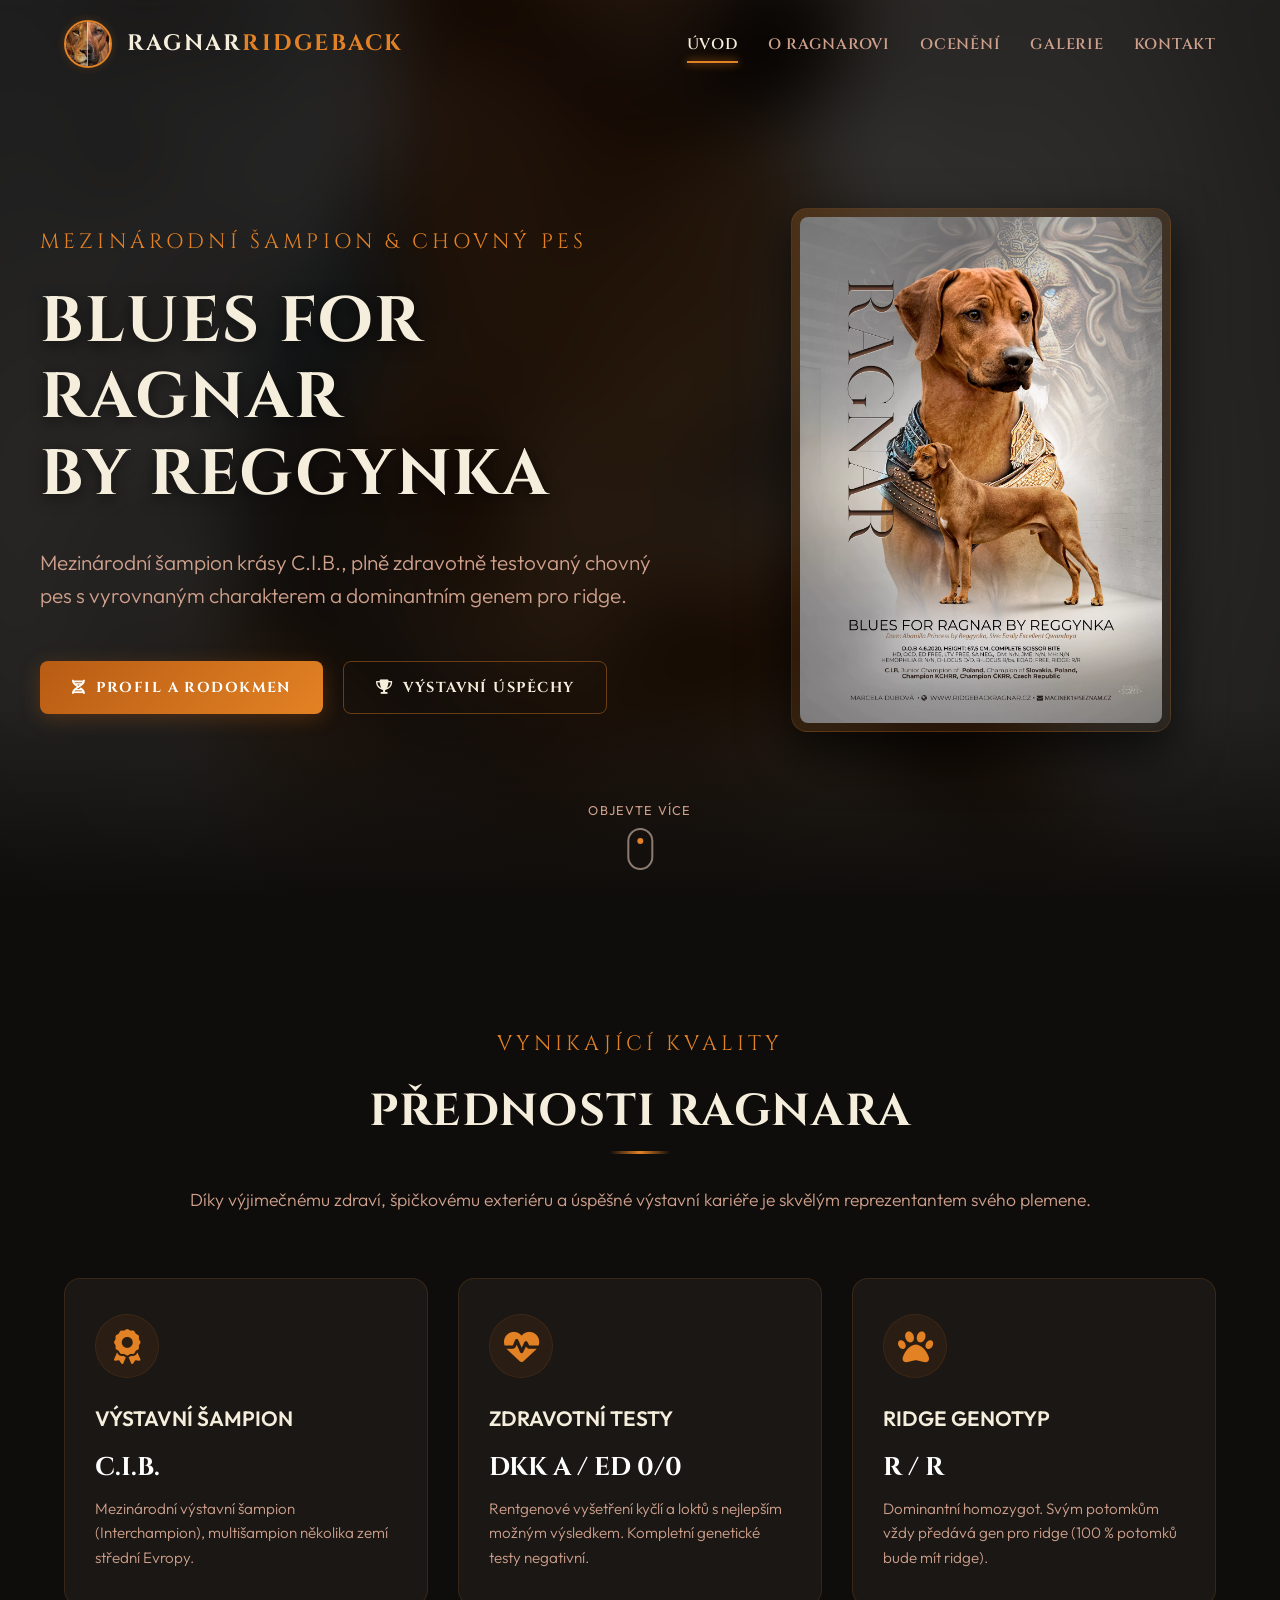
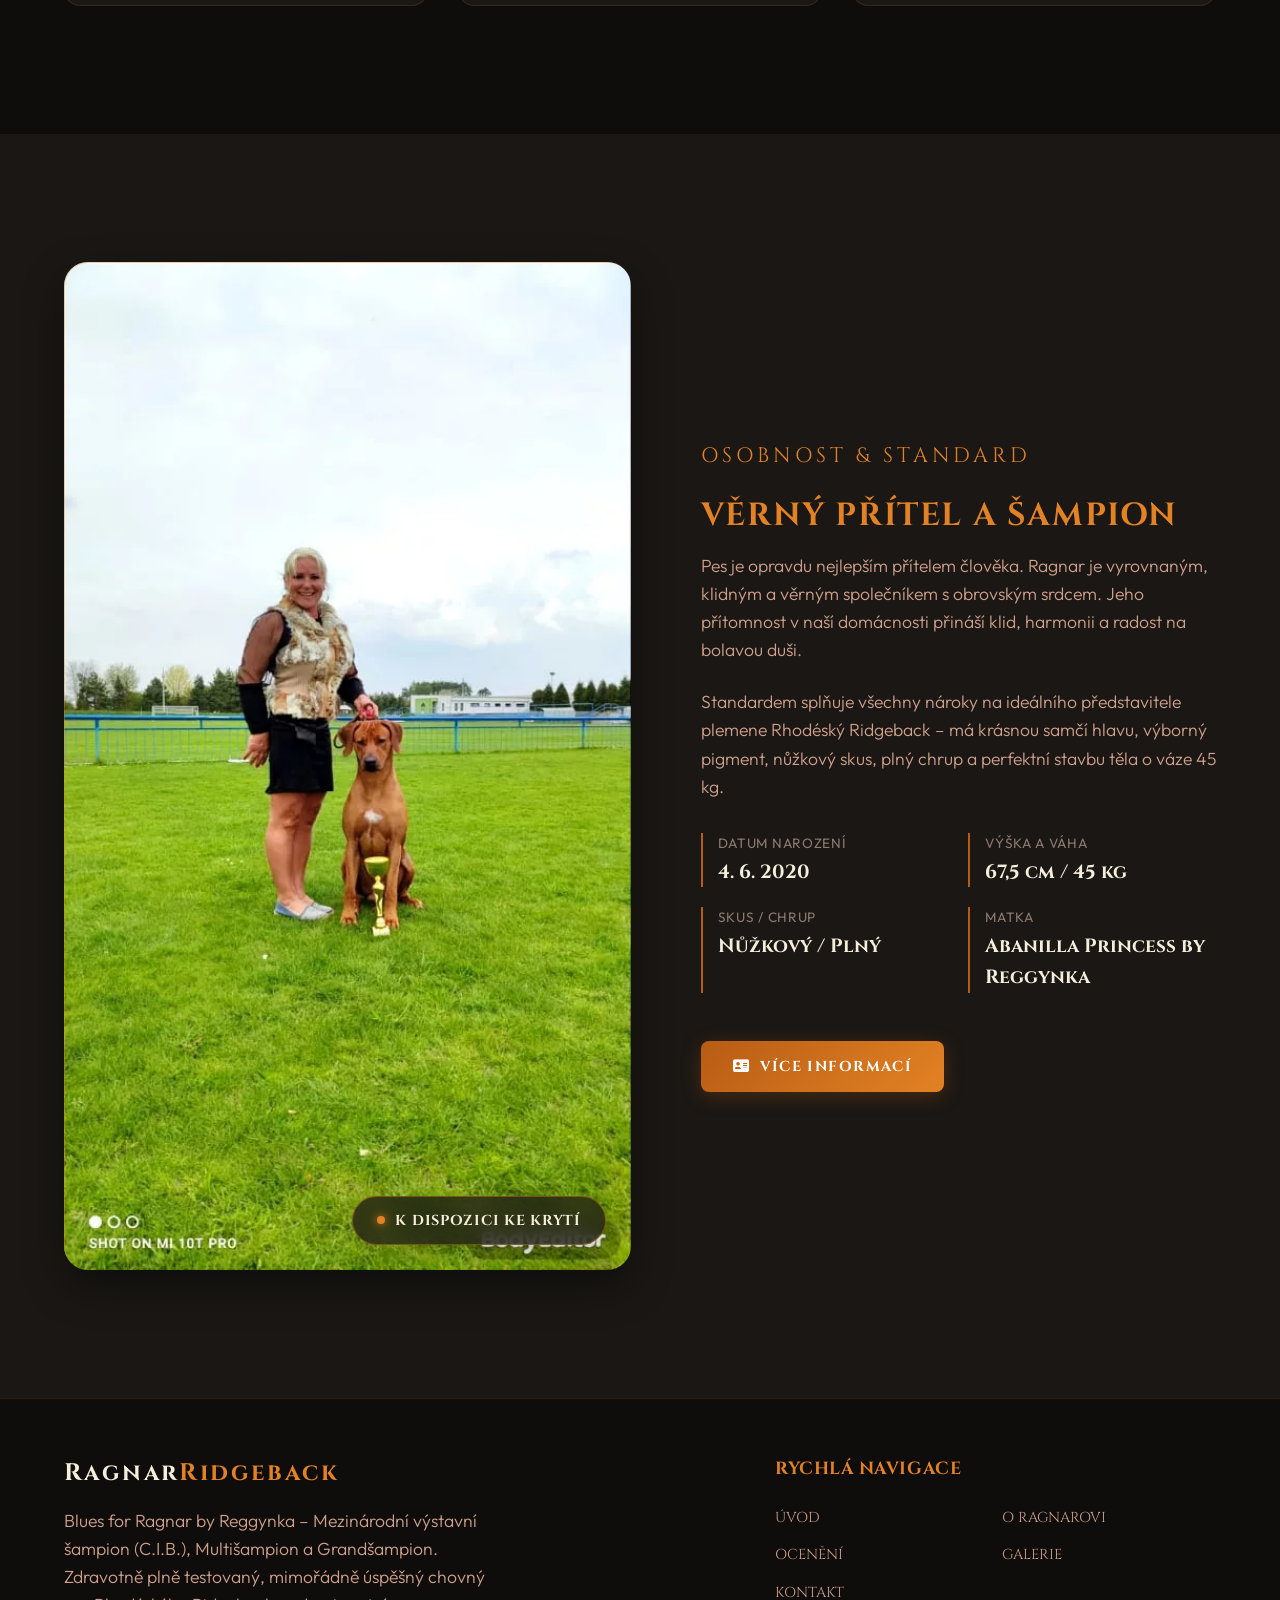
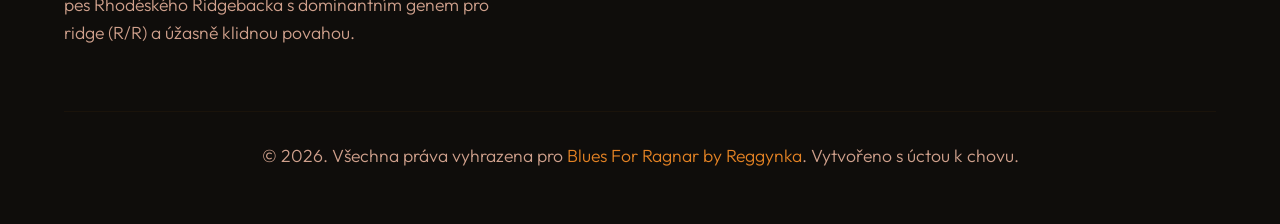
==== commit 929ff904: "Fix Czech grammar, typography, club acronyms, and image alt texts" ====
--- a/index.html
+++ b/index.html
@@ -3,7 +3,7 @@
 <head>
     <meta charset="utf-8">
     <meta name="viewport" content="width=device-width, initial-scale=1.0">
-    <meta name="description" content="Chovný pes Blues for Ragnar by Reggynka - mezinárodní šampion, zdravý a povahově úžasný rhodéský ridgeback (stud dog).">
+    <meta name="description" content="Chovný pes Blues for Ragnar by Reggynka – mezinárodní šampion, zdravý a povahově úžasný rhodéský ridgeback (stud dog).">
     <title>Ridgeback Ragnar | Chovný pes Rhodéský Ridgeback</title>
     
     <!-- Google Fonts & FontAwesome -->
@@ -16,7 +16,7 @@
     <header>
         <div class="container nav-container">
             <a href="index.html" class="logo">
-                <img src="images/292267072_571244367820569_1608026410164852310_n.webp" alt="Ragnar Headshot" class="logo-img">
+                <img src="images/ragnar_logo.webp" alt="Ragnar Headshot" class="logo-img">
                 <div class="logo-text">RAGNAR<span>RIDGEBACK</span></div>
             </a>
             
@@ -37,7 +37,7 @@
     </header>
 
     <!-- --- Hero Section --- -->
-    <section class="hero" style="background-image: url('images/ragnar_big.webp');">
+    <section class="hero" style="background-image: url('images/ragnar_big_poster.webp');">
         <div class="container hero-container">
             <div class="hero-text-side">
                 <span class="hero-subtitle">Mezinárodní šampion & Chovný pes</span>
@@ -51,7 +51,7 @@
             
             <div class="hero-poster-side">
                 <div class="poster-frame">
-                    <img src="images/ragnar_big.webp" alt="Blues For Ragnar - Plakát" class="poster-img">
+                    <img src="images/ragnar_big_poster.webp" alt="Blues For Ragnar - Plakát" class="poster-img">
                 </div>
             </div>
         </div>
@@ -90,7 +90,7 @@
                     <div class="spec-icon"><i class="fa-solid fa-paw"></i></div>
                     <div class="spec-title">Ridge genotyp</div>
                     <div class="spec-value">R / R</div>
-                    <p class="spec-desc">Dominantní homozygota. Svým potomkům vždy předává gen pro ridge (100% potomků bude mít ridge).</p>
+                    <p class="spec-desc">Dominantní homozygot. Svým potomkům vždy předává gen pro ridge (100 % potomků bude mít ridge).</p>
                 </div>
             </div>
         </div>
@@ -101,7 +101,7 @@
         <div class="container">
             <div class="profile-section">
                 <div class="profile-img-wrapper">
-                    <img src="images/279505303_3225514637731914_2522914631457641146_n.webp" alt="Ragnar Stand" class="profile-img">
+                    <img src="images/ragnar_gallery_3.webp" alt="Ragnar Stand" class="profile-img">
                     <div class="profile-badge">
                         <div class="badge-dot"></div>
                         <div class="badge-text">K dispozici ke krytí</div>
@@ -121,7 +121,7 @@
                         </div>
                         <div class="profile-spec-item">
                             <span class="profile-spec-label">Výška a Váha</span>
-                            <span class="profile-spec-value">67.5 cm / 45 kg</span>
+                            <span class="profile-spec-value">67,5 cm / 45 kg</span>
                         </div>
                         <div class="profile-spec-item">
                             <span class="profile-spec-label">Skus / Chrup</span>
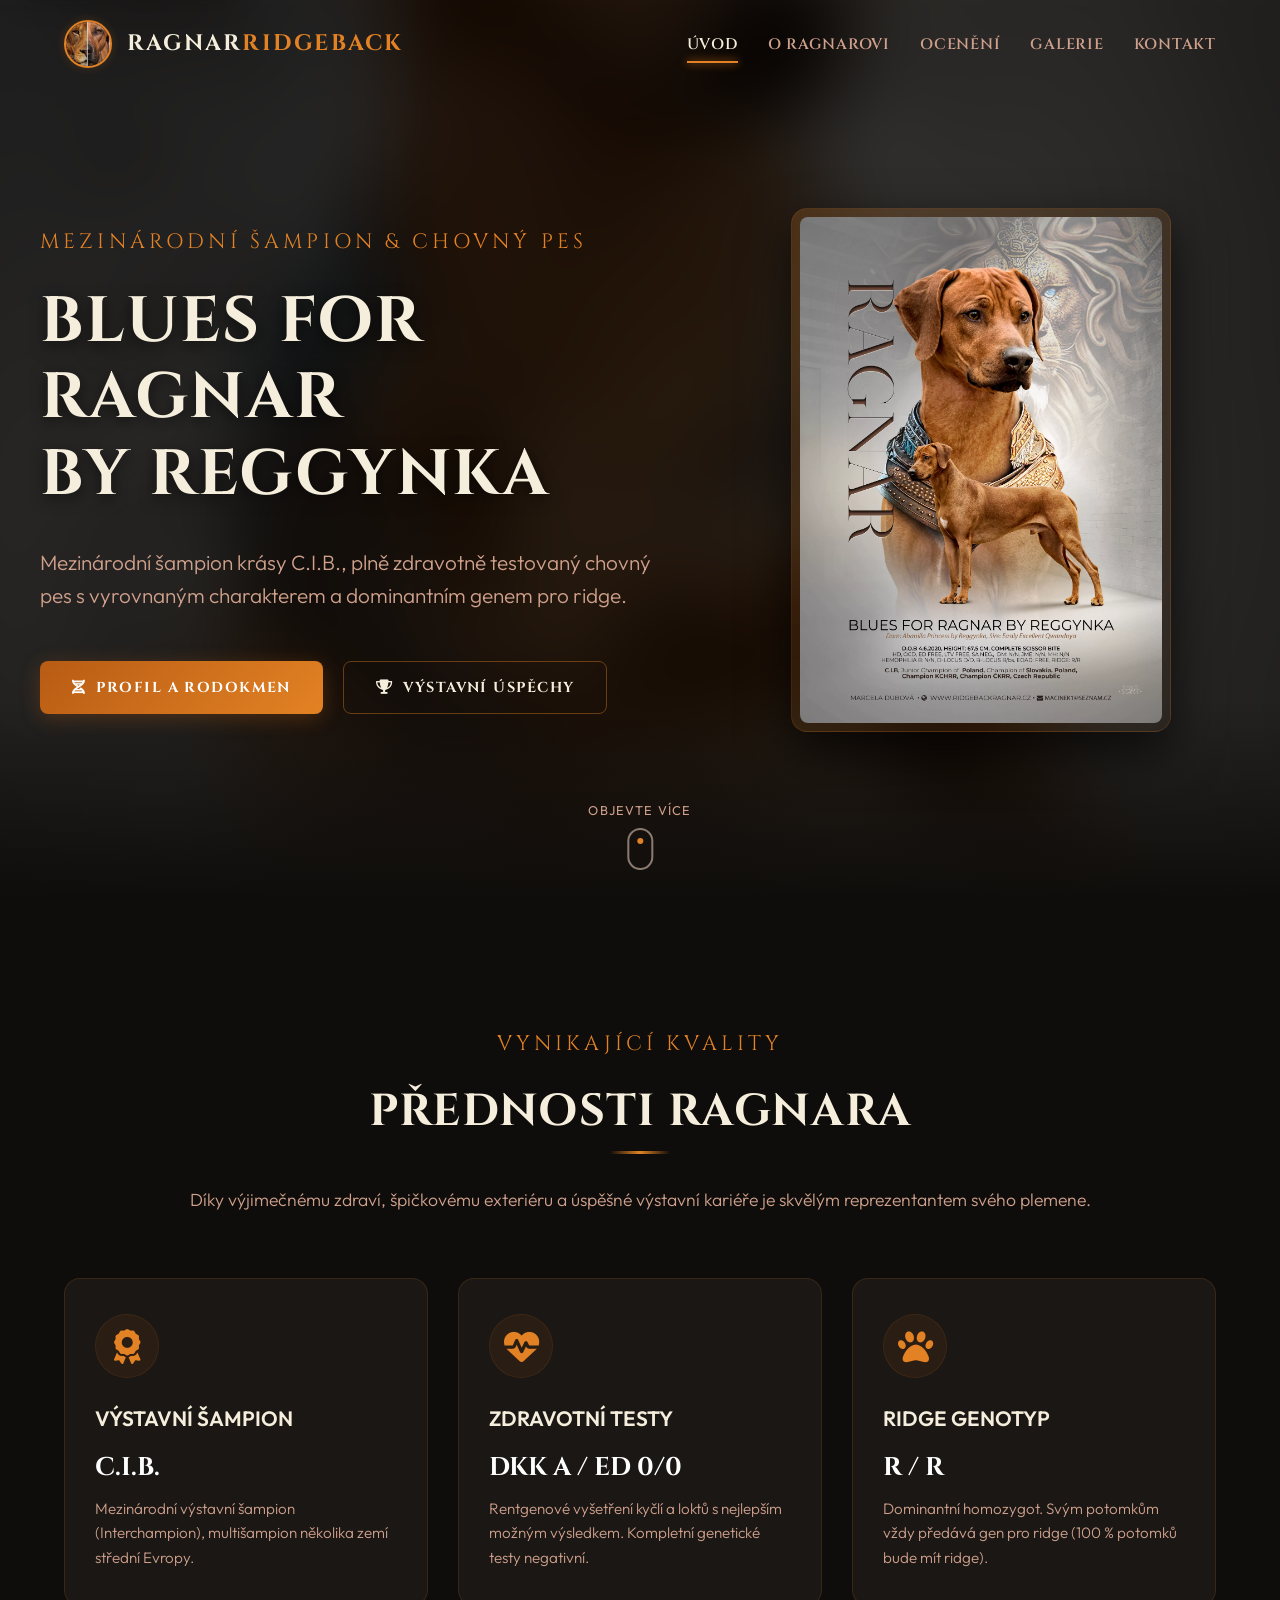
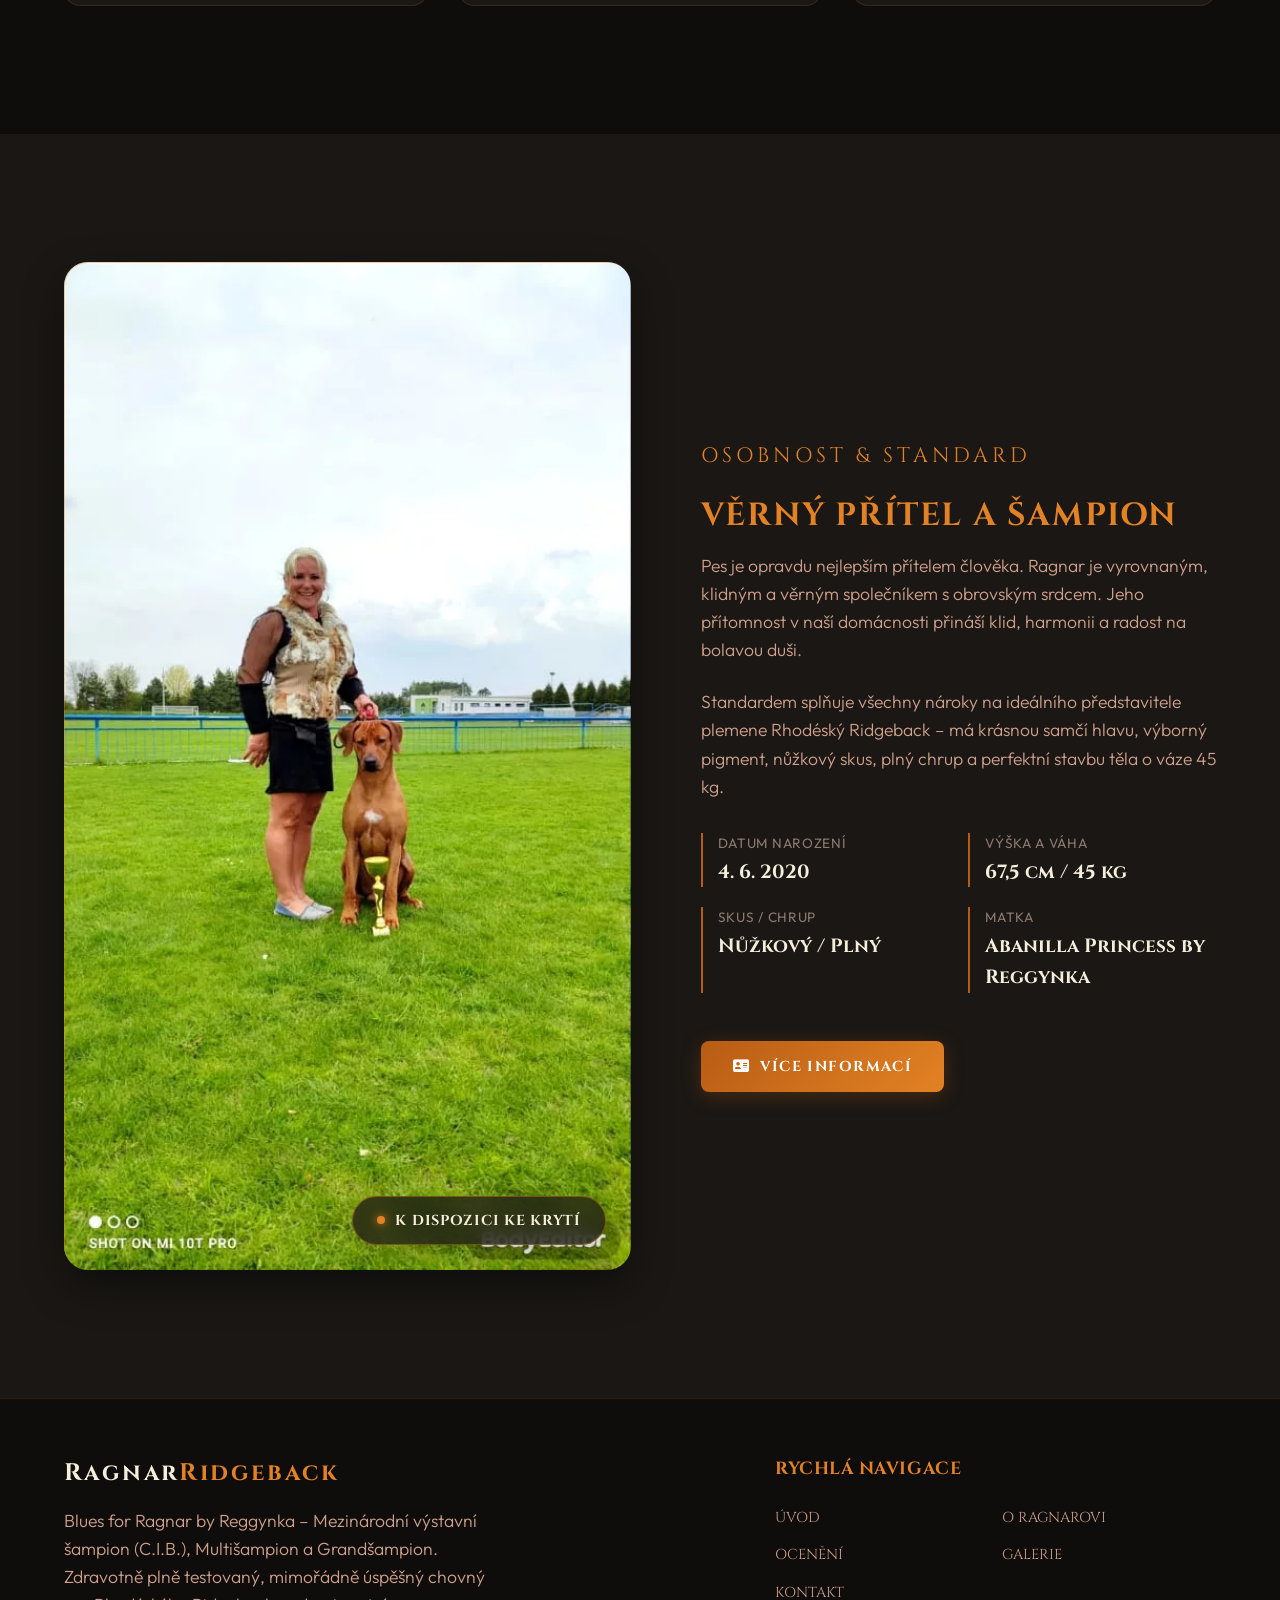
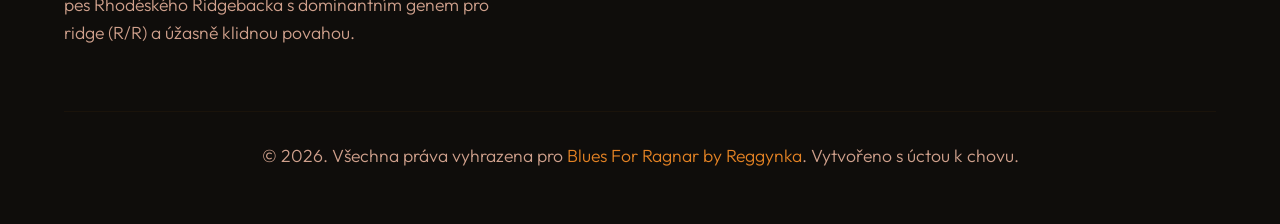
==== commit c80ee7ec: "Full 100% web optimization: Core Web Vitals, OpenGraph, JSON-LD, lazy loading, sitemap, robots, and " ====
--- a/index.html
+++ b/index.html
@@ -3,141 +3,212 @@
 <head>
     <meta charset="utf-8">
     <meta name="viewport" content="width=device-width, initial-scale=1.0">
-    <meta name="description" content="Chovný pes Blues for Ragnar by Reggynka – mezinárodní šampion, zdravý a povahově úžasný rhodéský ridgeback (stud dog).">
     <title>Ridgeback Ragnar | Chovný pes Rhodéský Ridgeback</title>
+    <meta name="description" content="Chovný pes Blues for Ragnar by Reggynka – mezinárodní šampion C.I.B., zdravý a povahově úžasný rhodéský ridgeback (stud dog).">
+    <meta name="author" content="Marcela Dubová">
+    <meta name="robots" content="index, follow">
+    <meta name="theme-color" content="#0f0d0b">
     
-    <!-- Google Fonts & FontAwesome -->
+    <!-- Canonical -->
+    <link rel="canonical" href="https://www.ridgebackragnar.cz/">
+
+    <!-- Favicon & Web Manifest -->
+    <link rel="icon" type="image/svg+xml" href="images/favicon.svg">
+    <link rel="apple-touch-icon" href="images/ragnar_logo.webp">
+    <link rel="manifest" href="site.webmanifest">
+
+    <!-- Open Graph / Facebook / WhatsApp -->
+    <meta property="og:type" content="website">
+    <meta property="og:site_name" content="Ridgeback Ragnar">
+    <meta property="og:title" content="Ridgeback Ragnar | Chovný pes Rhodéský Ridgeback">
+    <meta property="og:description" content="Blues for Ragnar by Reggynka – Mezinárodní výstavní šampion C.I.B., plně zdravotně testovaný chovný pes s dominantním genem pro ridge (R/R).">
+    <meta property="og:image" content="https://www.ridgebackragnar.cz/images/ragnar_big_poster.webp">
+    <meta property="og:url" content="https://www.ridgebackragnar.cz/">
+    <meta property="og:locale" content="cs_CZ">
+
+    <!-- Twitter Cards -->
+    <meta name="twitter:card" content="summary_large_image">
+    <meta name="twitter:title" content="Ridgeback Ragnar | Chovný pes Rhodéský Ridgeback">
+    <meta name="twitter:description" content="Blues for Ragnar by Reggynka – Mezinárodní výstavní šampion C.I.B., plně testovaný chovný pes.">
+    <meta name="twitter:image" content="https://www.ridgebackragnar.cz/images/ragnar_big_poster.webp">
+
+    <!-- Google Fonts DNS Preconnect & Async Display Swap -->
+    <link rel="preconnect" href="https://fonts.googleapis.com">
+    <link rel="preconnect" href="https://fonts.gstatic.com" crossorigin>
+    <link rel="stylesheet" href="https://fonts.googleapis.com/css2?family=Cinzel:wght@400;600;700;800&family=Outfit:wght@300;400;500;600;700&display=swap">
+
+    <!-- FontAwesome & CSS Design System -->
     <link rel="stylesheet" href="https://cdnjs.cloudflare.com/ajax/libs/font-awesome/6.4.2/css/all.min.css">
     <link rel="stylesheet" href="css/style.css">
+
+    <!-- Structured Data (Schema.org JSON-LD) -->
+    <script type="application/ld+json">
+    {
+      "@context": "https://schema.org",
+      "@graph": [
+        {
+          "@type": "WebSite",
+          "@id": "https://www.ridgebackragnar.cz/#website",
+          "url": "https://www.ridgebackragnar.cz/",
+          "name": "Ridgeback Ragnar",
+          "description": "Prezentační web chovného psa Rhodéského Ridgebacka - Blues for Ragnar by Reggynka",
+          "inLanguage": "cs"
+        },
+        {
+          "@type": "LocalBusiness",
+          "@id": "https://www.ridgebackragnar.cz/#breeder",
+          "name": "Blues for Ragnar by Reggynka - Chovný pes Rhodéský Ridgeback",
+          "image": "https://www.ridgebackragnar.cz/images/ragnar_big_poster.webp",
+          "url": "https://www.ridgebackragnar.cz/",
+          "telephone": "+420603714181",
+          "email": "macinek1@seznam.cz",
+          "address": {
+            "@type": "PostalAddress",
+            "addressLocality": "Příbor",
+            "addressCountry": "CZ"
+          },
+          "founder": {
+            "@type": "Person",
+            "name": "Marcela Dubová"
+          }
+        }
+      ]
+    }
+    </script>
 </head>
 <body>
+    <a href="#main-content" class="skip-link">Přejít k hlavnímu obsahu</a>
 
     <!-- --- Header Navigation --- -->
     <header>
         <div class="container nav-container">
             <a href="index.html" class="logo">
-                <img src="images/ragnar_logo.webp" alt="Ragnar Headshot" class="logo-img">
+                <img src="images/ragnar_logo.webp" alt="Ragnar Headshot" class="logo-img" width="48" height="48" decoding="async">
                 <div class="logo-text">RAGNAR<span>RIDGEBACK</span></div>
             </a>
             
-            <button class="hamburger" aria-label="Toggle Navigation">
+            <button class="hamburger" aria-label="Přepnout navigaci">
                 <span class="bar"></span>
                 <span class="bar"></span>
                 <span class="bar"></span>
             </button>
             
-            <ul class="nav-menu">
-                <li><a href="index.html" class="nav-link active">Úvod</a></li>
-                <li><a href="o-nas.html" class="nav-link">O Ragnarovi</a></li>
-                <li><a href="oceneni.html" class="nav-link">Ocenění</a></li>
-                <li><a href="galerie.html" class="nav-link">Galerie</a></li>
-                <li><a href="kontakt.html" class="nav-link">Kontakt</a></li>
-            </ul>
+            <nav>
+                <ul class="nav-menu">
+                    <li><a href="index.html" class="nav-link active" aria-current="page">Úvod</a></li>
+                    <li><a href="o-nas.html" class="nav-link">O Ragnarovi</a></li>
+                    <li><a href="oceneni.html" class="nav-link">Ocenění</a></li>
+                    <li><a href="galerie.html" class="nav-link">Galerie</a></li>
+                    <li><a href="kontakt.html" class="nav-link">Kontakt</a></li>
+                </ul>
+            </nav>
         </div>
     </header>
 
-    <!-- --- Hero Section --- -->
-    <section class="hero" style="background-image: url('images/ragnar_big_poster.webp');">
-        <div class="container hero-container">
-            <div class="hero-text-side">
-                <span class="hero-subtitle">Mezinárodní šampion & Chovný pes</span>
-                <h1 class="hero-title">Blues For Ragnar<br>by Reggynka</h1>
-                <p class="hero-description">Mezinárodní šampion krásy C.I.B., plně zdravotně testovaný chovný pes s vyrovnaným charakterem a dominantním genem pro ridge.</p>
-                <div class="hero-actions">
-                    <a href="o-nas.html" class="btn btn-primary"><i class="fa-solid fa-dna"></i> Profil a Rodokmen</a>
-                    <a href="oceneni.html" class="btn btn-secondary"><i class="fa-solid fa-trophy"></i> Výstavní úspěchy</a>
+    <main id="main-content">
+        <!-- --- Hero Section --- -->
+        <section class="hero" style="background-image: url('images/ragnar_big_poster.webp');">
+            <div class="container hero-container">
+                <div class="hero-text-side">
+                    <span class="hero-subtitle">Mezinárodní šampion & Chovný pes</span>
+                    <h1 class="hero-title">Blues For Ragnar<br>by Reggynka</h1>
+                    <p class="hero-description">Mezinárodní šampion krásy C.I.B., plně zdravotně testovaný chovný pes s vyrovnaným charakterem a dominantním genem pro ridge.</p>
+                    <div class="hero-actions">
+                        <a href="o-nas.html" class="btn btn-primary"><i class="fa-solid fa-dna"></i> Profil a Rodokmen</a>
+                        <a href="oceneni.html" class="btn btn-secondary"><i class="fa-solid fa-trophy"></i> Výstavní úspěchy</a>
+                    </div>
+                </div>
+                
+                <div class="hero-poster-side">
+                    <div class="poster-frame">
+                        <img src="images/ragnar_big_poster.webp" alt="Blues For Ragnar - Plakát" class="poster-img" width="500" height="700" fetchpriority="high" decoding="async">
+                    </div>
                 </div>
             </div>
             
-            <div class="hero-poster-side">
-                <div class="poster-frame">
-                    <img src="images/ragnar_big_poster.webp" alt="Blues For Ragnar - Plakát" class="poster-img">
-                </div>
-            </div>
-        </div>
-        
-        <div class="scroll-down">
-            <span>Objevte více</span>
-            <div class="mouse"></div>
-        </div>
-    </section>
-
-    <!-- --- Quick Highlights --- -->
-    <section class="section">
-        <div class="container">
-            <div class="health-title-container">
-                <span class="hero-subtitle">Vynikající kvality</span>
-                <h2>Přednosti Ragnara</h2>
-                <p>Díky výjimečnému zdraví, špičkovému exteriéru a úspěšné výstavní kariéře je skvělým reprezentantem svého plemene.</p>
-            </div>
-            
-            <div class="specs-grid">
-                <div class="spec-card">
-                    <div class="spec-icon"><i class="fa-solid fa-award"></i></div>
-                    <div class="spec-title">Výstavní šampion</div>
-                    <div class="spec-value">C.I.B.</div>
-                    <p class="spec-desc">Mezinárodní výstavní šampion (Interchampion), multišampion několika zemí střední Evropy.</p>
+            <div class="scroll-down">
+                <span>Objevte více</span>
+                <div class="mouse"></div>
+            </div>
+        </section>
+
+        <!-- --- Quick Highlights --- -->
+        <section class="section">
+            <div class="container">
+                <div class="health-title-container">
+                    <span class="hero-subtitle">Vynikající kvality</span>
+                    <h2>Přednosti Ragnara</h2>
+                    <p>Díky výjimečnému zdraví, špičkovému exteriéru a úspěšné výstavní kariéře je skvělým reprezentantem svého plemene.</p>
                 </div>
                 
-                <div class="spec-card">
-                    <div class="spec-icon"><i class="fa-solid fa-heart-pulse"></i></div>
-                    <div class="spec-title">Zdravotní testy</div>
-                    <div class="spec-value">DKK A / ED 0/0</div>
-                    <p class="spec-desc">Rentgenové vyšetření kyčlí a loktů s nejlepším možným výsledkem. Kompletní genetické testy negativní.</p>
-                </div>
-                
-                <div class="spec-card">
-                    <div class="spec-icon"><i class="fa-solid fa-paw"></i></div>
-                    <div class="spec-title">Ridge genotyp</div>
-                    <div class="spec-value">R / R</div>
-                    <p class="spec-desc">Dominantní homozygot. Svým potomkům vždy předává gen pro ridge (100 % potomků bude mít ridge).</p>
-                </div>
-            </div>
-        </div>
-    </section>
-
-    <!-- --- Immersive Profile Preview --- -->
-    <section class="section section-alt">
-        <div class="container">
-            <div class="profile-section">
-                <div class="profile-img-wrapper">
-                    <img src="images/ragnar_gallery_3.webp" alt="Ragnar Stand" class="profile-img">
-                    <div class="profile-badge">
-                        <div class="badge-dot"></div>
-                        <div class="badge-text">K dispozici ke krytí</div>
-                    </div>
-                </div>
-                
-                <div class="profile-content">
-                    <span class="hero-subtitle">Osobnost & Standard</span>
-                    <h3>Věrný přítel a šampion</h3>
-                    <p>Pes je opravdu nejlepším přítelem člověka. Ragnar je vyrovnaným, klidným a věrným společníkem s obrovským srdcem. Jeho přítomnost v naší domácnosti přináší klid, harmonii a radost na bolavou duši.</p>
-                    <p>Standardem splňuje všechny nároky na ideálního představitele plemene Rhodéský Ridgeback – má krásnou samčí hlavu, výborný pigment, nůžkový skus, plný chrup a perfektní stavbu těla o váze 45 kg.</p>
+                <div class="specs-grid">
+                    <div class="spec-card">
+                        <div class="spec-icon"><i class="fa-solid fa-award"></i></div>
+                        <div class="spec-title">Výstavní šampion</div>
+                        <div class="spec-value">C.I.B.</div>
+                        <p class="spec-desc">Mezinárodní výstavní šampion (Interchampion), multišampion několika zemí střední Evropy.</p>
+                    </div>
                     
-                    <div class="profile-spec-list">
-                        <div class="profile-spec-item">
-                            <span class="profile-spec-label">Datum narození</span>
-                            <span class="profile-spec-value">4. 6. 2020</span>
+                    <div class="spec-card">
+                        <div class="spec-icon"><i class="fa-solid fa-heart-pulse"></i></div>
+                        <div class="spec-title">Zdravotní testy</div>
+                        <div class="spec-value">DKK A / ED 0/0</div>
+                        <p class="spec-desc">Rentgenové vyšetření kyčlí a loktů s nejlepším možným výsledkem. Kompletní genetické testy negativní.</p>
+                    </div>
+                    
+                    <div class="spec-card">
+                        <div class="spec-icon"><i class="fa-solid fa-paw"></i></div>
+                        <div class="spec-title">Ridge genotyp</div>
+                        <div class="spec-value">R / R</div>
+                        <p class="spec-desc">Dominantní homozygot. Svým potomkům vždy předává gen pro ridge (100 % potomků bude mít ridge).</p>
+                    </div>
+                </div>
+            </div>
+        </section>
+
+        <!-- --- Immersive Profile Preview --- -->
+        <section class="section section-alt">
+            <div class="container">
+                <div class="profile-section">
+                    <div class="profile-img-wrapper">
+                        <img src="images/ragnar_gallery_3.webp" alt="Ragnar v postoji" class="profile-img" width="500" height="600" loading="lazy" decoding="async">
+                        <div class="profile-badge">
+                            <div class="badge-dot"></div>
+                            <div class="badge-text">K dispozici ke krytí</div>
                         </div>
-                        <div class="profile-spec-item">
-                            <span class="profile-spec-label">Výška a Váha</span>
-                            <span class="profile-spec-value">67,5 cm / 45 kg</span>
+                    </div>
+                    
+                    <div class="profile-content">
+                        <span class="hero-subtitle">Osobnost & Standard</span>
+                        <h3>Věrný přítel a šampion</h3>
+                        <p>Pes je opravdu nejlepším přítelem člověka. Ragnar je vyrovnaným, klidným a věrným společníkem s obrovským srdcem. Jeho přítomnost v naší domácnosti přináší klid, harmonii a radost na bolavou duši.</p>
+                        <p>Standardem splňuje všechny nároky na ideálního představitele plemene Rhodéský Ridgeback – má krásnou samčí hlavu, výborný pigment, nůžkový skus, plný chrup a perfektní stavbu těla o váze 45 kg.</p>
+                        
+                        <div class="profile-spec-list">
+                            <div class="profile-spec-item">
+                                <span class="profile-spec-label">Datum narození</span>
+                                <span class="profile-spec-value">4. 6. 2020</span>
+                            </div>
+                            <div class="profile-spec-item">
+                                <span class="profile-spec-label">Výška a Váha</span>
+                                <span class="profile-spec-value">67,5 cm / 45 kg</span>
+                            </div>
+                            <div class="profile-spec-item">
+                                <span class="profile-spec-label">Skus / Chrup</span>
+                                <span class="profile-spec-value">Nůžkový / Plný</span>
+                            </div>
+                            <div class="profile-spec-item">
+                                <span class="profile-spec-label">Matka</span>
+                                <span class="profile-spec-value">Abanilla Princess by Reggynka</span>
+                            </div>
                         </div>
-                        <div class="profile-spec-item">
-                            <span class="profile-spec-label">Skus / Chrup</span>
-                            <span class="profile-spec-value">Nůžkový / Plný</span>
-                        </div>
-                        <div class="profile-spec-item">
-                            <span class="profile-spec-label">Matka</span>
-                            <span class="profile-spec-value">Abanilla Princess by Reggynka</span>
-                        </div>
-                    </div>
-                    
-                    <a href="o-nas.html" class="btn btn-primary" style="margin-top: 1rem;"><i class="fa-solid fa-address-card"></i> Více informací</a>
-                </div>
-            </div>
-        </div>
-    </section>
+                        
+                        <a href="o-nas.html" class="btn btn-primary" style="margin-top: 1rem;"><i class="fa-solid fa-address-card"></i> Více informací</a>
+                    </div>
+                </div>
+            </div>
+        </section>
+    </main>
 
     <!-- --- Elegant Footer --- -->
     <footer>
@@ -163,6 +234,6 @@
     </footer>
 
     <!-- Scripts -->
-    <script src="js/main.js"></script>
+    <script src="js/main.js" defer></script>
 </body>
 </html>
--- a/css/style.css
+++ b/css/style.css
@@ -1,9 +1,8 @@
 /*
  * Ridgeback Ragnar - Premium Modern CSS Design System
  * Palette: Rich Wheaten (Amber), Warm Gold, Charcoal, and Cream
+ * Fonts are preloaded in HTML <head> for zero render blocking
  */
-
-@import url('https://fonts.googleapis.com/css2?family=Cinzel:wght@400;600;700;800&family=Outfit:wght@300;400;500;600;700&display=swap');
 
 :root {
     /* Color System */
@@ -39,6 +38,25 @@
     --shadow-sm: 0 4px 12px rgba(0, 0, 0, 0.1);
     --shadow-md: 0 8px 30px rgba(0, 0, 0, 0.25);
     --shadow-lg: 0 16px 40px rgba(0, 0, 0, 0.4);
+}
+
+/* --- Accessibility Skip Link --- */
+.skip-link {
+    position: absolute;
+    top: -60px;
+    left: 20px;
+    background: var(--color-primary);
+    color: #ffffff;
+    padding: 12px 20px;
+    z-index: 10000;
+    border-radius: var(--border-radius-sm);
+    font-weight: 600;
+    transition: top 0.2s ease;
+    box-shadow: var(--shadow-md);
+}
+
+.skip-link:focus {
+    top: 20px;
 }
 
 /* --- Base Reset --- */
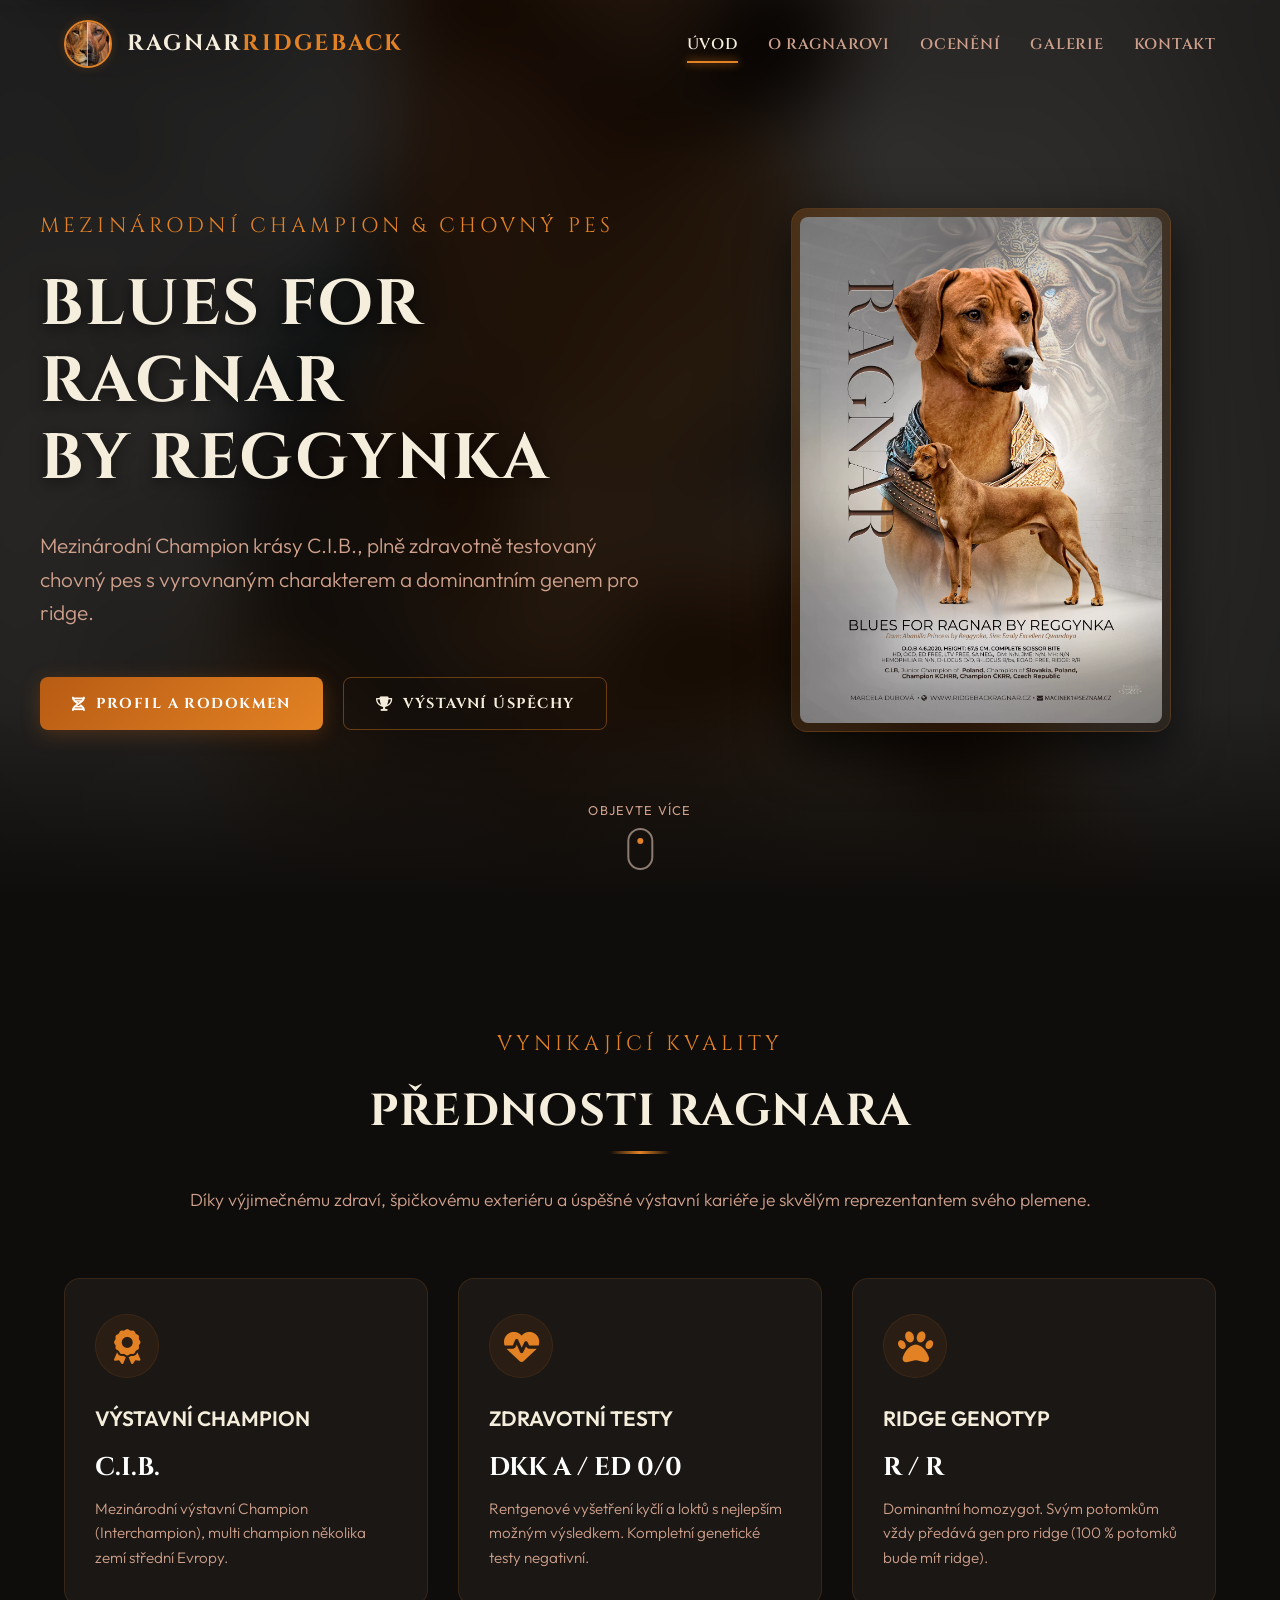
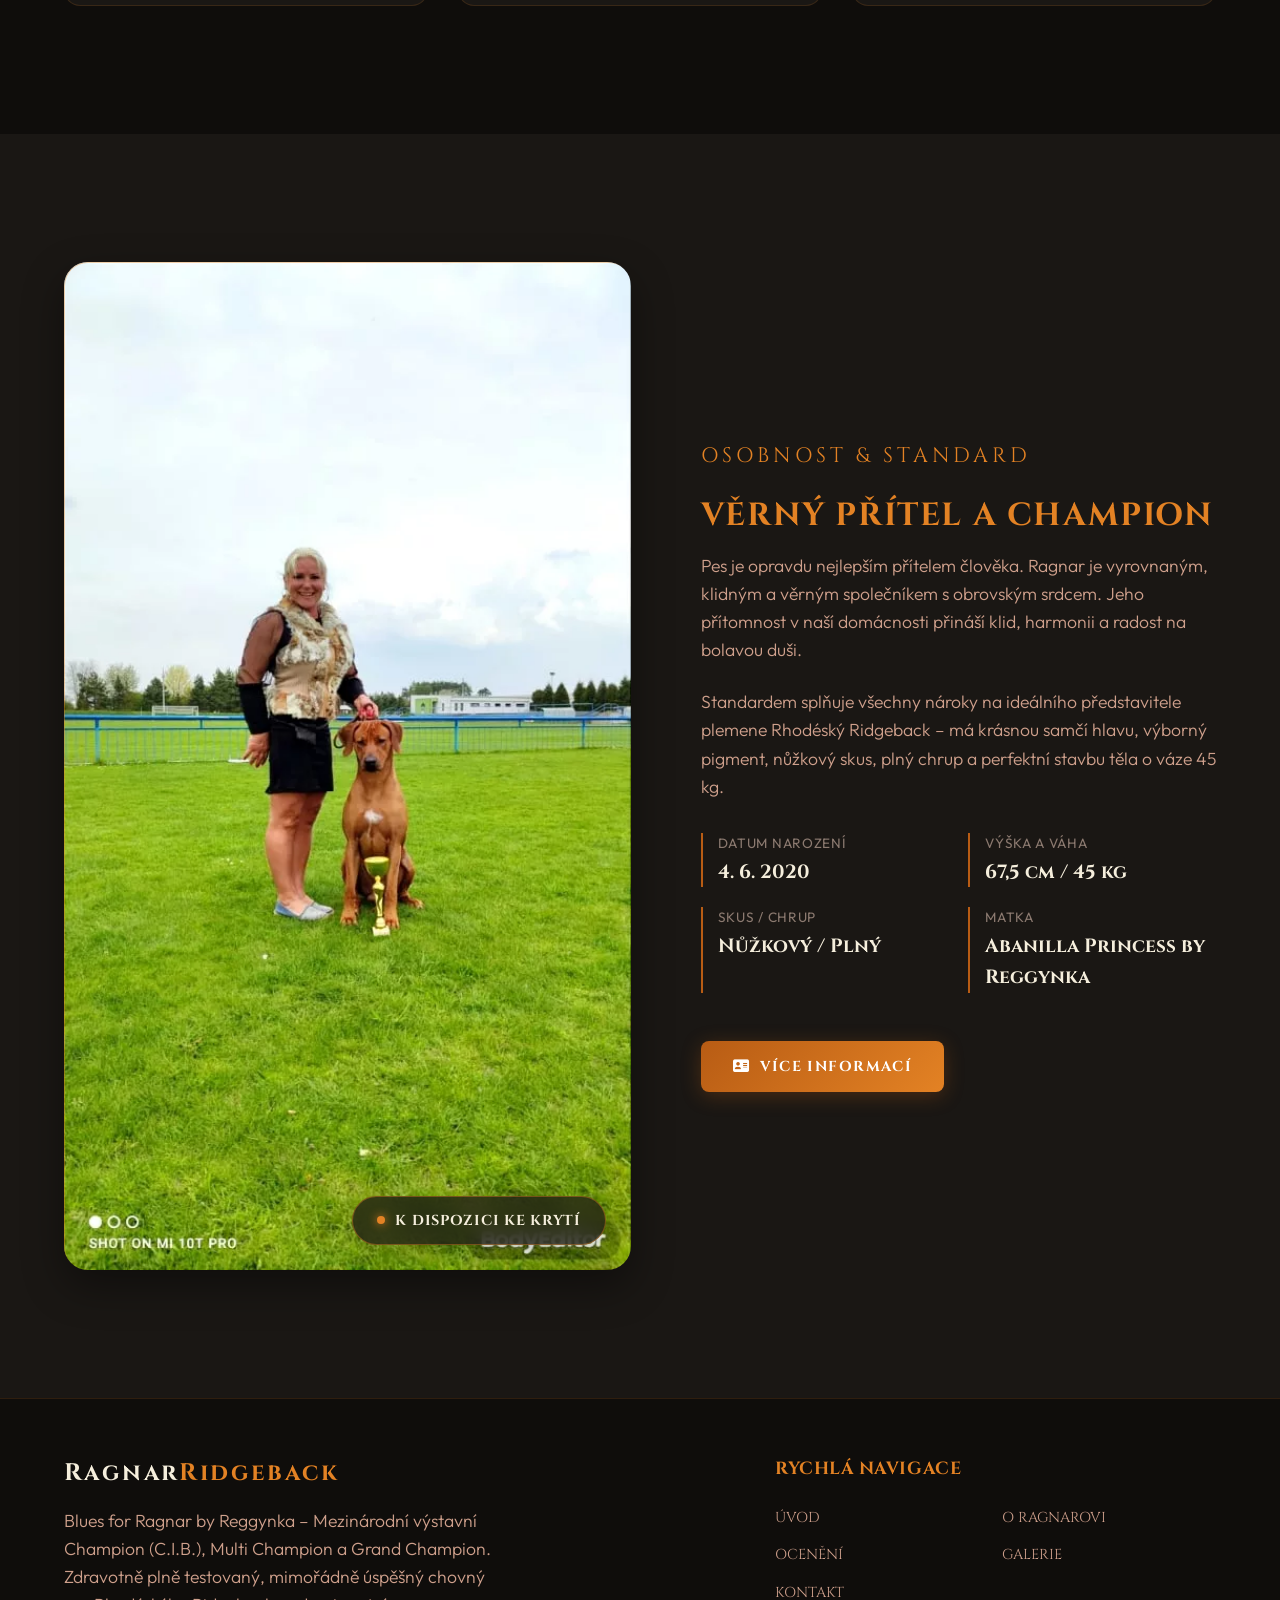
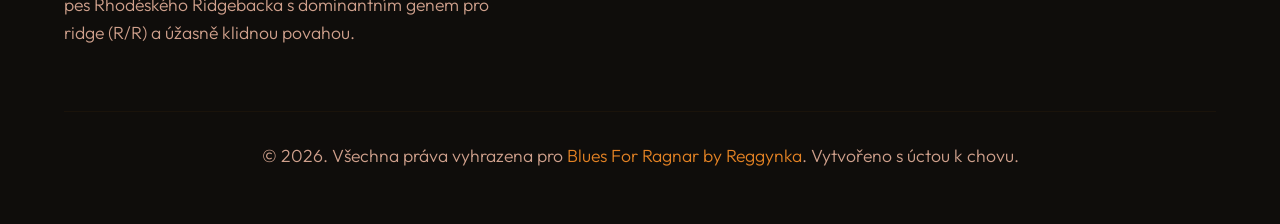
==== commit 78e25d66: "Add Champion of Hungary and update title terminology to Champion" ====
--- a/index.html
+++ b/index.html
@@ -4,7 +4,7 @@
     <meta charset="utf-8">
     <meta name="viewport" content="width=device-width, initial-scale=1.0">
     <title>Ridgeback Ragnar | Chovný pes Rhodéský Ridgeback</title>
-    <meta name="description" content="Chovný pes Blues for Ragnar by Reggynka – mezinárodní šampion C.I.B., zdravý a povahově úžasný rhodéský ridgeback (stud dog).">
+    <meta name="description" content="Chovný pes Blues for Ragnar by Reggynka – mezinárodní Champion C.I.B., zdravý a povahově úžasný rhodéský ridgeback (stud dog).">
     <meta name="author" content="Marcela Dubová">
     <meta name="robots" content="index, follow">
     <meta name="theme-color" content="#0f0d0b">
@@ -21,7 +21,7 @@
     <meta property="og:type" content="website">
     <meta property="og:site_name" content="Ridgeback Ragnar">
     <meta property="og:title" content="Ridgeback Ragnar | Chovný pes Rhodéský Ridgeback">
-    <meta property="og:description" content="Blues for Ragnar by Reggynka – Mezinárodní výstavní šampion C.I.B., plně zdravotně testovaný chovný pes s dominantním genem pro ridge (R/R).">
+    <meta property="og:description" content="Blues for Ragnar by Reggynka – Mezinárodní výstavní Champion C.I.B., plně zdravotně testovaný chovný pes s dominantním genem pro ridge (R/R).">
     <meta property="og:image" content="https://www.ridgebackragnar.cz/images/ragnar_big_poster.webp">
     <meta property="og:url" content="https://www.ridgebackragnar.cz/">
     <meta property="og:locale" content="cs_CZ">
@@ -29,7 +29,7 @@
     <!-- Twitter Cards -->
     <meta name="twitter:card" content="summary_large_image">
     <meta name="twitter:title" content="Ridgeback Ragnar | Chovný pes Rhodéský Ridgeback">
-    <meta name="twitter:description" content="Blues for Ragnar by Reggynka – Mezinárodní výstavní šampion C.I.B., plně testovaný chovný pes.">
+    <meta name="twitter:description" content="Blues for Ragnar by Reggynka – Mezinárodní výstavní Champion C.I.B., plně testovaný chovný pes.">
     <meta name="twitter:image" content="https://www.ridgebackragnar.cz/images/ragnar_big_poster.webp">
 
     <!-- Google Fonts DNS Preconnect & Async Display Swap -->
@@ -41,7 +41,7 @@
     <link rel="stylesheet" href="https://cdnjs.cloudflare.com/ajax/libs/font-awesome/6.4.2/css/all.min.css">
     <link rel="stylesheet" href="css/style.css">
 
-    <!-- Structured Data (Schema.org JSON-LD) -->
+    <!-- Structured Data (Schema.org JSON-LD - Full AEO & GEO Knowledge Graph) -->
     <script type="application/ld+json">
     {
       "@context": "https://schema.org",
@@ -51,25 +51,50 @@
           "@id": "https://www.ridgebackragnar.cz/#website",
           "url": "https://www.ridgebackragnar.cz/",
           "name": "Ridgeback Ragnar",
-          "description": "Prezentační web chovného psa Rhodéského Ridgebacka - Blues for Ragnar by Reggynka",
+          "alternateName": "Blues for Ragnar by Reggynka",
+          "description": "Oficiální profil chovného psa Rhodéského Ridgebacka - C.I.B. Blues for Ragnar by Reggynka",
           "inLanguage": "cs"
         },
         {
           "@type": "LocalBusiness",
           "@id": "https://www.ridgebackragnar.cz/#breeder",
           "name": "Blues for Ragnar by Reggynka - Chovný pes Rhodéský Ridgeback",
+          "alternateName": ["Ragnar", "Blues For Ragnar by Reggynka", "Rhodesian Ridgeback Stud Dog Ragnar"],
           "image": "https://www.ridgebackragnar.cz/images/ragnar_big_poster.webp",
           "url": "https://www.ridgebackragnar.cz/",
           "telephone": "+420603714181",
           "email": "macinek1@seznam.cz",
+          "priceRange": "$$",
+          "sameAs": [
+            "https://www.ckrr.cz",
+            "https://www.kchrr.cz",
+            "https://www.cmku.cz",
+            "https://www.fci.be",
+            "https://www.genocan.eu"
+          ],
+          "knowsAbout": [
+            "Rhodesian Ridgeback",
+            "FCI Standard No. 146",
+            "Chovný pes",
+            "Stud Dog",
+            "C.I.B. International Beauty Champion",
+            "Genetika R/R ridge homozygot"
+          ],
           "address": {
             "@type": "PostalAddress",
             "addressLocality": "Příbor",
+            "addressRegion": "Moravskoslezský kraj",
             "addressCountry": "CZ"
+          },
+          "geo": {
+            "@type": "GeoCoordinates",
+            "latitude": "49.6406",
+            "longitude": "18.1444"
           },
           "founder": {
             "@type": "Person",
-            "name": "Marcela Dubová"
+            "name": "Marcela Dubová",
+            "jobTitle": "Chovatel a majitel"
           }
         }
       ]
@@ -110,9 +135,9 @@
         <section class="hero" style="background-image: url('images/ragnar_big_poster.webp');">
             <div class="container hero-container">
                 <div class="hero-text-side">
-                    <span class="hero-subtitle">Mezinárodní šampion & Chovný pes</span>
+                    <span class="hero-subtitle">Mezinárodní Champion & Chovný pes</span>
                     <h1 class="hero-title">Blues For Ragnar<br>by Reggynka</h1>
-                    <p class="hero-description">Mezinárodní šampion krásy C.I.B., plně zdravotně testovaný chovný pes s vyrovnaným charakterem a dominantním genem pro ridge.</p>
+                    <p class="hero-description">Mezinárodní Champion krásy C.I.B., plně zdravotně testovaný chovný pes s vyrovnaným charakterem a dominantním genem pro ridge.</p>
                     <div class="hero-actions">
                         <a href="o-nas.html" class="btn btn-primary"><i class="fa-solid fa-dna"></i> Profil a Rodokmen</a>
                         <a href="oceneni.html" class="btn btn-secondary"><i class="fa-solid fa-trophy"></i> Výstavní úspěchy</a>
@@ -144,9 +169,9 @@
                 <div class="specs-grid">
                     <div class="spec-card">
                         <div class="spec-icon"><i class="fa-solid fa-award"></i></div>
-                        <div class="spec-title">Výstavní šampion</div>
+                        <div class="spec-title">Výstavní Champion</div>
                         <div class="spec-value">C.I.B.</div>
-                        <p class="spec-desc">Mezinárodní výstavní šampion (Interchampion), multišampion několika zemí střední Evropy.</p>
+                        <p class="spec-desc">Mezinárodní výstavní Champion (Interchampion), multi champion několika zemí střední Evropy.</p>
                     </div>
                     
                     <div class="spec-card">
@@ -180,7 +205,7 @@
                     
                     <div class="profile-content">
                         <span class="hero-subtitle">Osobnost & Standard</span>
-                        <h3>Věrný přítel a šampion</h3>
+                        <h3>Věrný přítel a champion</h3>
                         <p>Pes je opravdu nejlepším přítelem člověka. Ragnar je vyrovnaným, klidným a věrným společníkem s obrovským srdcem. Jeho přítomnost v naší domácnosti přináší klid, harmonii a radost na bolavou duši.</p>
                         <p>Standardem splňuje všechny nároky na ideálního představitele plemene Rhodéský Ridgeback – má krásnou samčí hlavu, výborný pigment, nůžkový skus, plný chrup a perfektní stavbu těla o váze 45 kg.</p>
                         
@@ -215,7 +240,7 @@
         <div class="container footer-grid">
             <div class="footer-info">
                 <h4>Ragnar<span>Ridgeback</span></h4>
-                <p>Blues for Ragnar by Reggynka – Mezinárodní výstavní šampion (C.I.B.), Multišampion a Grandšampion. Zdravotně plně testovaný, mimořádně úspěšný chovný pes Rhodéského Ridgebacka s dominantním genem pro ridge (R/R) a úžasně klidnou povahou.</p>
+                <p>Blues for Ragnar by Reggynka – Mezinárodní výstavní Champion (C.I.B.), Multi Champion a Grand Champion. Zdravotně plně testovaný, mimořádně úspěšný chovný pes Rhodéského Ridgebacka s dominantním genem pro ridge (R/R) a úžasně klidnou povahou.</p>
             </div>
             <div class="footer-links">
                 <h5>Rychlá navigace</h5>
--- a/css/style.css
+++ b/css/style.css
@@ -107,7 +107,7 @@
     text-transform: uppercase;
 }
 
-h2 {
+h2, .page-title {
     font-size: clamp(2rem, 3.5vw, 3rem);
     text-transform: uppercase;
     position: relative;
@@ -115,7 +115,7 @@
     margin-bottom: 2rem;
 }
 
-h2::after {
+h2::after, .page-title::after {
     content: '';
     position: absolute;
     bottom: 0;
@@ -126,7 +126,7 @@
     background: linear-gradient(90deg, transparent, var(--color-primary-light), transparent);
 }
 
-h2.align-left::after {
+h2.align-left::after, .page-title.align-left::after {
     left: 0;
     transform: none;
 }
@@ -1301,3 +1301,75 @@
         grid-template-columns: 1fr;
     }
 }
+
+/* --- FAQ Accordion (AEO / GEO Knowledge Blocks) --- */
+.faq-container {
+    max-width: 900px;
+    margin: 2.5rem auto 0 auto;
+    display: flex;
+    flex-direction: column;
+    gap: 1.2rem;
+}
+
+.faq-item {
+    background: var(--color-bg-surface);
+    border: 1px solid var(--border-gold);
+    border-radius: var(--border-radius-md);
+    overflow: hidden;
+    transition: var(--transition-fast);
+    box-shadow: var(--shadow-sm);
+}
+
+.faq-item:hover {
+    border-color: var(--border-gold-bright);
+}
+
+.faq-item[open] {
+    background: var(--color-bg-surface-elevated);
+    border-color: var(--border-gold-bright);
+    box-shadow: var(--shadow-md);
+}
+
+.faq-summary {
+    padding: 22px 26px;
+    font-size: 1.15rem;
+    font-weight: 600;
+    color: var(--color-text-primary);
+    cursor: pointer;
+    display: flex;
+    justify-content: space-between;
+    align-items: center;
+    list-style: none;
+    user-select: none;
+    transition: color 0.3s ease;
+}
+
+.faq-summary::-webkit-details-marker {
+    display: none;
+}
+
+.faq-icon {
+    display: inline-flex;
+    align-items: center;
+    justify-content: center;
+    color: var(--color-primary-light);
+    transition: transform 0.3s ease;
+    font-size: 0.95rem;
+}
+
+.faq-item[open] .faq-icon {
+    transform: rotate(180deg);
+}
+
+.faq-content {
+    padding: 16px 26px 24px 26px;
+    color: var(--color-text-secondary);
+    line-height: 1.75;
+    font-size: 1.02rem;
+    border-top: 1px solid rgba(227, 130, 36, 0.08);
+}
+
+.faq-content strong {
+    color: var(--color-text-primary);
+}
+
